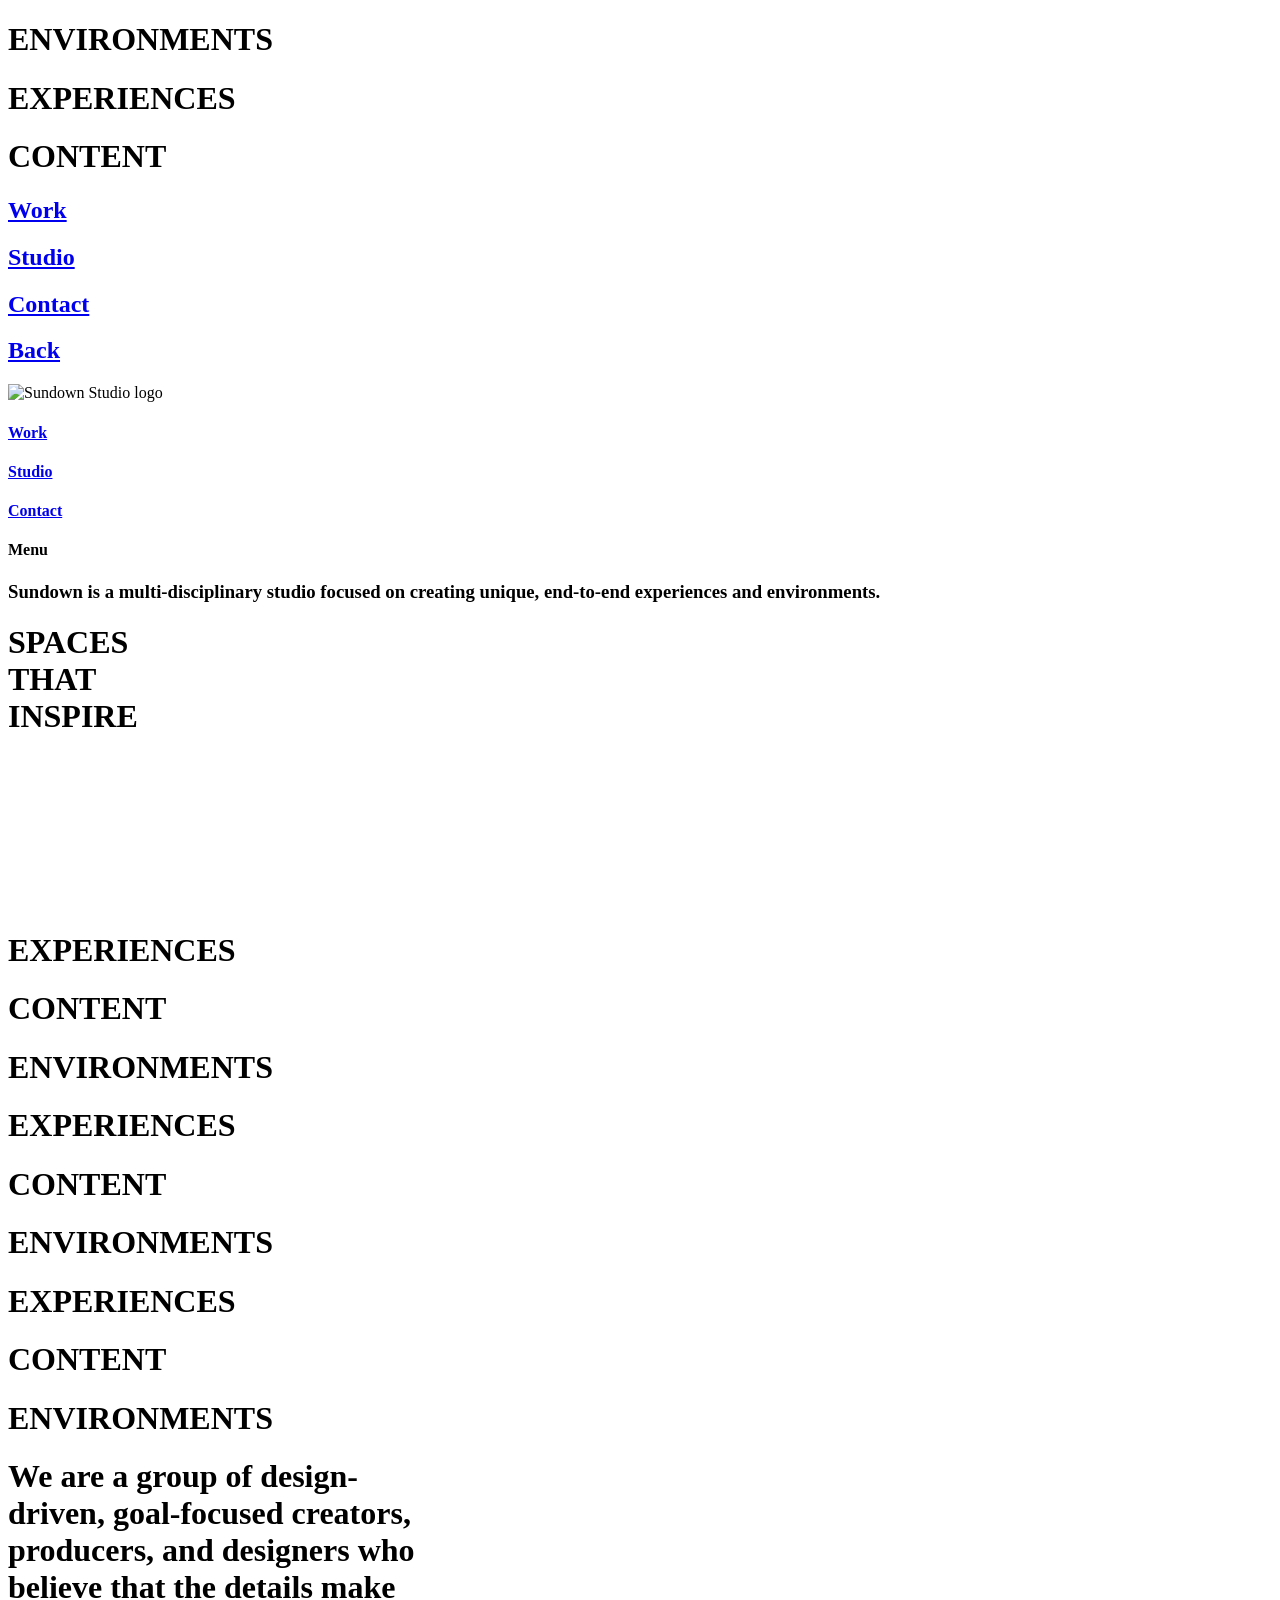
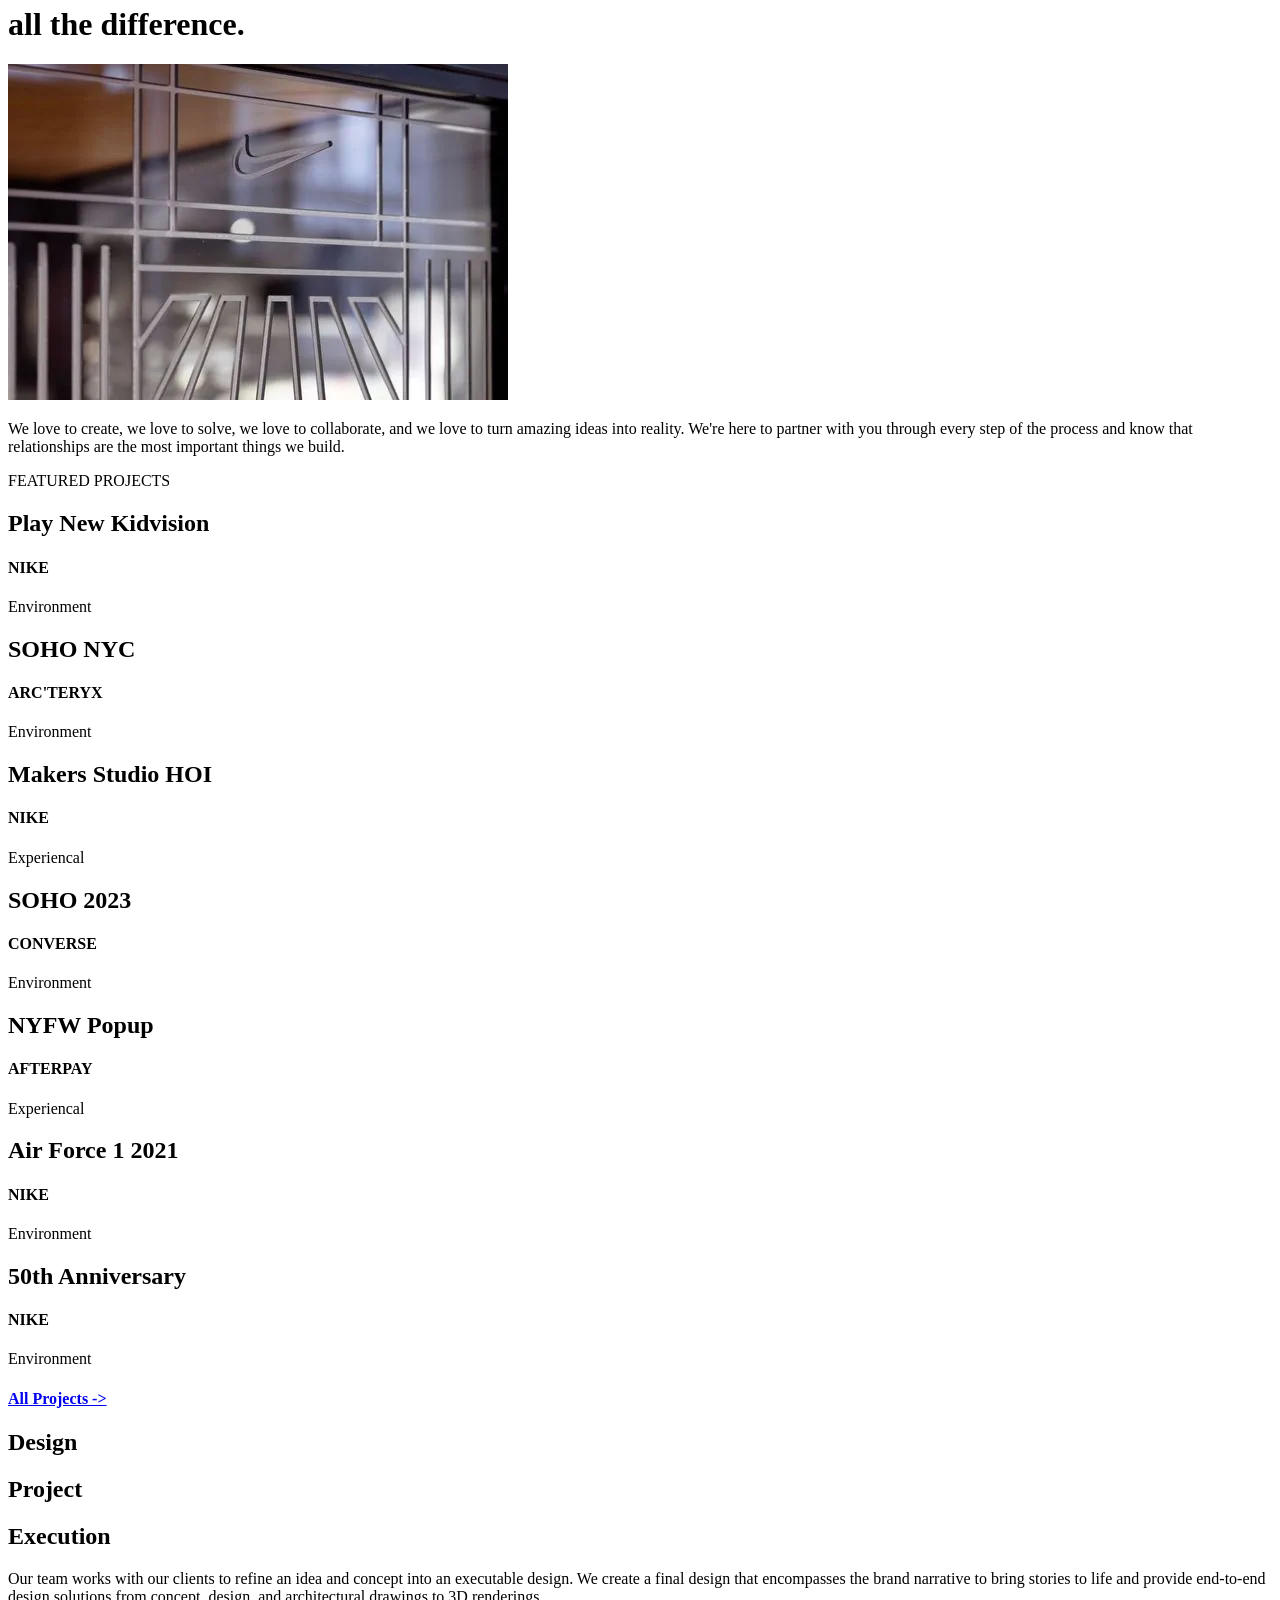
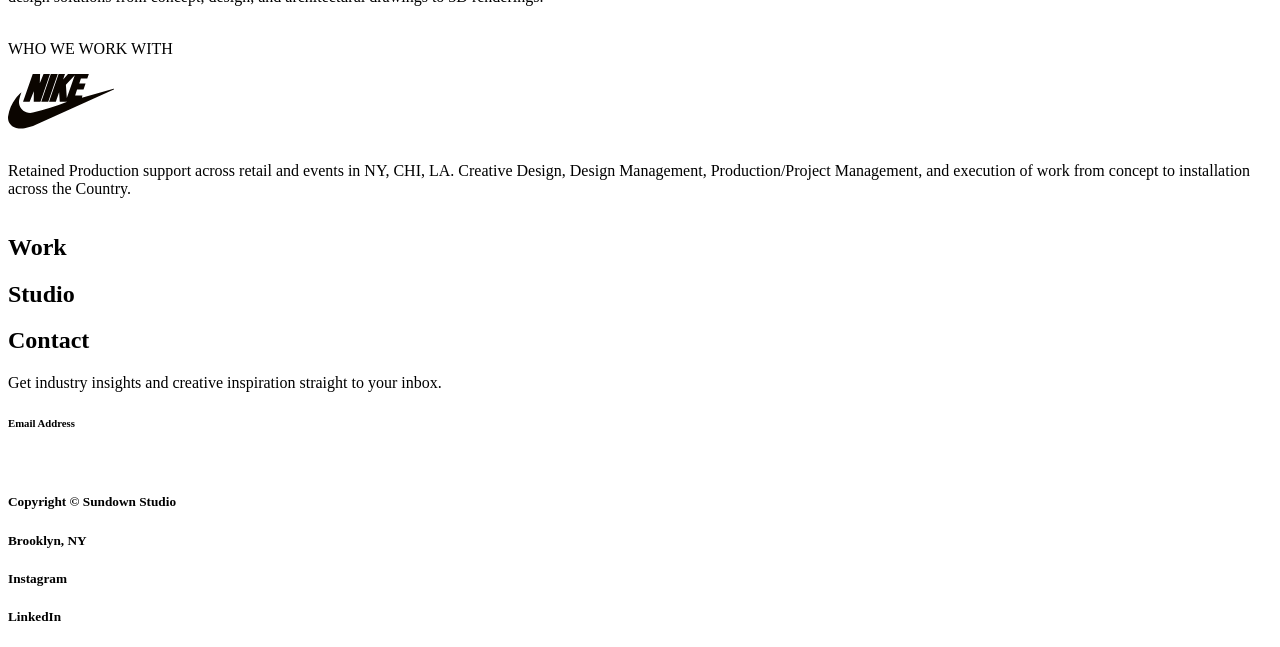
==== index.html @ fc37e8d0 "Create index.html added index html page contains the main program" ====
<!DOCTYPE html>
<html lang="en">
<head>
    <meta charset="UTF-8">
    <meta name="viewport" content="width=device-width, initial-scale=1.0">
    <title>Sundown Studio</title>
    <link rel="shortcut icon" href="./icon.png" type="image/x-icon">
    <link rel="stylesheet" href="https://unpkg.com/lenis@latest/dist/lenis.css">
    <link rel="stylesheet" href="https://cdn.jsdelivr.net/npm/swiper@11/swiper-bundle.min.css">
    <link rel="stylesheet" href="style.css">
</head>
<body>
    <div id="loader">
        <h1>ENVIRONMENTS</h1>
        <h1>EXPERIENCES</h1>
        <h1>CONTENT</h1>  
    </div>
    <div id="fixed-image"></div>
    <div id="main">
        <div id="full-scr">
            <div id="gooey"></div>
            <div id="full-div1">
                <h2><a href="work.html">Work</a></h2>
                <h2><a href="Studio.html">Studio</a></h2>
                <h2><a href="contact.html">Contact</a></h2>
                <h2><a href="index.html">Back</a></h2>
            </div>
        </div>
        <div id="page1">
            <nav>
                <img src="https://assets-global.website-files.com/64d3dd9edfb41666c35b15b7/64d3dd9edfb41666c35b15c2_Sundown%20logo.svg" alt="Sundown Studio logo">
                <div id="nav-part2">
                    <h4><a href="work.html">Work</a></h4>
                    <h4><a href="Studio.html">Studio</a></h4>
                    <h4><a href="contact.html">Contact</a></h4>
                </div>
                <div id="menu">
                    <h4>Menu</h4>
                </div>
            </nav>
            <div id="center">
                <div id="left">
                    <h3>Sundown is a multi-disciplinary studio focused on creating unique, end-to-end experiences and environments.</h3>
                </div>
                <div id="right">
                    <h1>SPACES <br>
                        THAT<br>
                         INSPIRE</h1>
                </div>
            </div>
            <div id="hero-shape">
                <div id="hero1"></div>
                <div id="hero2"></div>
                <div id="hero3"></div>

            </div>
            <video autoplay loop muted src="./video.mp4"></video> 

        </div>
        <div id="page2">
            <div id="move-text">
                <div class="con">
                    <h1>EXPERIENCES</h1>
                    <div id="gola"></div>

                    <h1>CONTENT</h1>
                     <div id="gola"></div>

                    <h1>ENVIRONMENTS</h1>
                     <div id="gola"></div>

                </div>

                <div class="con">
                    <h1>EXPERIENCES</h1>
                     <div id="gola"></div>

                    <h1>CONTENT</h1>
                     <div id="gola"></div>

                    <h1>ENVIRONMENTS</h1>
                     <div id="gola"></div>

                </div>

                <div class="con">
                    <h1>EXPERIENCES</h1>
                     <div id="gola"></div>

                    <h1>CONTENT</h1>
                     <div id="gola"></div>

                    <h1>ENVIRONMENTS</h1>
                     <div id="gola"></div>

                </div>
            </div>
            <div id="page2-bottom">
                <h1>We are a group of design-<br>driven, goal-focused creators,<br>
                     producers, and designers who<br> believe
                      that the details make<br> all
                       the difference.</h1>
                       <div id="bottom-part2">
                        <img src="./image.webp" alt="Sundown Studio team">
                        <p>We love to create, we love to solve,
                             we love to collaborate, and we love to turn amazing ideas into reality. 
                             We're here to partner with you through every step of the process and know that relationships
                              are the most important things we build.</p>
                       </div>
                       <div id="big-gola">
                        
                       </div>
            </div>

        </div>
        <div id="page3">

            <div id="sec">
                <div id="gol"></div>
                <p>FEATURED PROJECTS</p>
            </div>
            <div id="elem-container">
                <div  id="elem1"  class="elem" data-image="https://assets-global.website-files.com/64d3dd9edfb41666c35b15d4/64d3dd9edfb41666c35b169f_Copy%2520of%2520211023_NikeCHI_PlayNewKids_Beauty-03-p-1600.webp">
                <div id="overlay"></div>
                <div id="proj">
                    <h2>Play New Kidvision</h2>
                        <div>
                            <h4>NIKE</h4>
                            <p>Environment</p>
                </div>
            </div>
        </div>

        <div class="elem" data-image="https://assets-global.website-files.com/64d3dd9edfb41666c35b15d4/64d3dd9edfb41666c35b163b_Copy-of-IMG_1180.webp">
            <div id="overlay"></div>
                    <div id="proj">
                        <h2>SOHO NYC</h2>
                        <div>
                            <h4>ARC'TERYX</h4>
                            <p>Environment</p>
                        </div>
                    </div>
                </div> 

        <div class="elem" data-image="https://assets-global.website-files.com/64d3dd9edfb41666c35b15d4/64d3dd9edfb41666c35b1733_Nike_HOI_50th_SU22_FL1_5388.webp">
                    <div id="overlay"></div>
                    <div id="proj">
                        <h2>Makers Studio HOI</h2>
                        <div>
                            <h4>NIKE</h4>
                            <p>Experiencal</p>
                        </div>
                    </div>
                 </div>

        <div class="elem" data-image="https://assets-global.website-files.com/64d3dd9edfb41666c35b15d4/64d3dd9edfb41666c35b1733_Nike_HOI_50th_SU22_FL1_5388.webp">
                    <div id="overlay"></div>
                    <div id="proj">
                        <h2>SOHO 2023</h2>
                        <div>
                            <h4>CONVERSE</h4>
                            <p>Environment</p>
                        </div>
                    </div>
                 </div>

        <div class="elem" data-image="https://assets-global.website-files.com/64d3dd9edfb41666c35b15d4/64d3dd9edfb41666c35b1712_AM704009-p-1600.webp">
                    <div id="overlay"></div>
                    <div id="proj">
                        <h2>NYFW Popup</h2>
                        <div>
                            <h4>AFTERPAY</h4>
                            <p>Experiencal</p>
                        </div>
                    </div>
                </div>

        <div class="elem" data-image="https://assets-global.website-files.com/64d3dd9edfb41666c35b15d4/64d3dd9edfb41666c35b16c5_Copy%20of%20Nike_Soho_AMD21_0781_LORES.webp">
                     <div id="overlay"></div>
                    <div id="proj">
                        <h2>Air Force 1 2021</h2>
                        <div>
                            <h4>NIKE</h4>
                            <p>Environment</p>
                        </div>
                    </div>
                 </div>

        <div class="elem" data-image="https://assets-global.website-files.com/64d3dd9edfb41666c35b15d4/64d3dd9edfb41666c35b16f4_Copy%20of%20Nike_Soho_50th_SU22_FL1_6176.webp">
                    <div id="overlay"></div>
                    <div id="proj">
                        <h2>50th Anniversary</h2>
                        <div>
                            <h4>NIKE</h4>
                            <p>Environment</p>
                        </div>
                    </div>
                 </div>
            </div>
                 <div id="but">
                <div id="navbut">
                    <h4><a href="all.html">All Projects -></a></h4>
                </div>
            </div>
        </div>
        <div id="page4">
            <div id="black-box">
                <div id="tab-sec">
                    <div id="tabs">
                        <h2 id="Design" data-img="./page4-1.webp"><a id="design">Design</a></h2>
                        <h2 id="Project" data-img="./page4-2.webp"><a>Project</a></h2>
                        <h2 id="Execution" data-img="./page4-3.webp"><a>Execution</a></h2>
                    </div>
                    <div id="desc">Our team works with our clients to refine an idea and concept into an executable design. We create a final design that encompasses the brand narrative to bring stories to life and provide end-to-end design solutions from concept, design, and architectural drawings to 3D renderings.
                    </div>
                </div>
                <img id="page4-img" src="./page4-img.webp" alt="">
            </div>
             <div id="sec2">
                <div id="gol"></div>
                <p>WHO WE WORK WITH</p>
            </div>
            <div class="swiper mySwiper">
                <div class="swiper-wrapper">
                    <div class="swiper-slide">
                        <img src="./swippernike.svg" alt="">
                        <p>Retained Production support across retail and events in NY, CHI, LA. Creative Design, Design Management, Production/Project Management, and execution of work from concept to installation across the Country.</p>
                    </div>
                    <div class="swiper-slide">
                        <img src="swipperconver.svg" alt="">
                        <p>Creative Concepting, Design, Design Management, Project Management, and execution of work from concept to installation across the Country. Cross functional communication and management of third party partners.</p>
                    </div>
                    <div class="swiper-slide">
                        <img src="swipperarc.svg" alt="">
                        <p>Production and design along with install oversight and execution support for the SoHo store opening on Broadway St, New York. Also working on creative and production work for a new store opening in Glendale, California.</p>
                    </div>
                    <div class="swiper-slide">
                        <img src="swipperhunter.svg" alt="">
                        <p>Design and Production partner for Hunter Holiday 2022 Pop-in at Nordstrom 57th St, New York, including activations in Women’s, Men’s and Kid’s zones. Thirty-five (35) additional smaller take-downs in Nordstrom stores across the US. Concept design for Holiday boot customization events in stores across winter 2022.</p>
                    </div>
                    <div class="swiper-slide">
                        <img src="swippermed.svg" alt="">
                        <p>Creative, Design, and Production Partner for 2023 CES. Scope Included creation of Branding Identity, Assets, and Digital Content, Design, Production design, Production oversight and Installation of client activations for IBM, Delta, Instacart, and more.</p>
                    </div>
                    <div class="swiper-slide">
                        <img src="swipperimg.svg" alt="">
                        <p>Creative, Design, and Production Partner for 2022 NY Fashion Week Pop-Up space. In Partnership with B-Reel scope including creation of Final Design, Design Assets, 3D Renders, Production design, Production/Partner oversight and creation of a two (2) story pop-up for Afterpay’s clients such as Crocs, JD Sports, Container Store, & Revolve.</p>
                    </div>
                </div>
            </div>
        </div>
        <div id="page5">

        </div>
        <div id="full-scr">
            <div id="full-div1">
                
            </div>
        </div>
    </div>
 
    <div id="footer">
        <div id="shape1"></div>
        <div id="shape2"></div>
        <div id="footerupper">
            <div>
                <h2>Work</h2>
                <h2>Studio</h2>
                <h2>Contact</h2>
            </div>
            <div id="email">
                <p>Get industry insights and creative inspiration straight to your inbox.</p>
                <h6>Email Address</h6>
            </div>
        </div>
        <div id="footerlower">
            <img src="https://assets-global.website-files.com/64d3dd9edfb41666c35b15b7/64d3dd9edfb41666c35b15c6_Footer%20Logo.svg" alt="">
            
            <div>
                <h5>Copyright © Sundown Studio</h5>
                <h5>Brooklyn, NY</h5>
                <h5>Instagram</h5>
                <h5>LinkedIn</h5>
            </div>
    </div>

    <script src="https://unpkg.com/lenis@latest/dist/lenis.min.js"></script>
    <script src="https://cdnjs.cloudflare.com/ajax/libs/gsap/3.13.0/gsap.min.js" integrity="sha512-NcZdtrT77bJr4STcmsGAESr06BYGE8woZdSdEgqnpyqac7sugNO+Tr4bGwGF3MsnEkGKhU2KL2xh6Ec+BqsaHA==" crossorigin="anonymous" referrerpolicy="no-referrer"></script>
    <script src="https://cdnjs.cloudflare.com/ajax/libs/gsap/3.13.0/ScrollTrigger.min.js" integrity="sha512-P2IDYZfqSwjcSjX0BKeNhwRUH8zRPGlgcWl5n6gBLzdi4Y5/0O4zaXrtO4K9TZK6Hn1BenYpKowuCavNandERg==" crossorigin="anonymous" referrerpolicy="no-referrer"></script>
    <script src="https://cdn.jsdelivr.net/npm/swiper@11/swiper-bundle.min.js"></script>
    <script src="studio.js"></script>
</body>
</html>
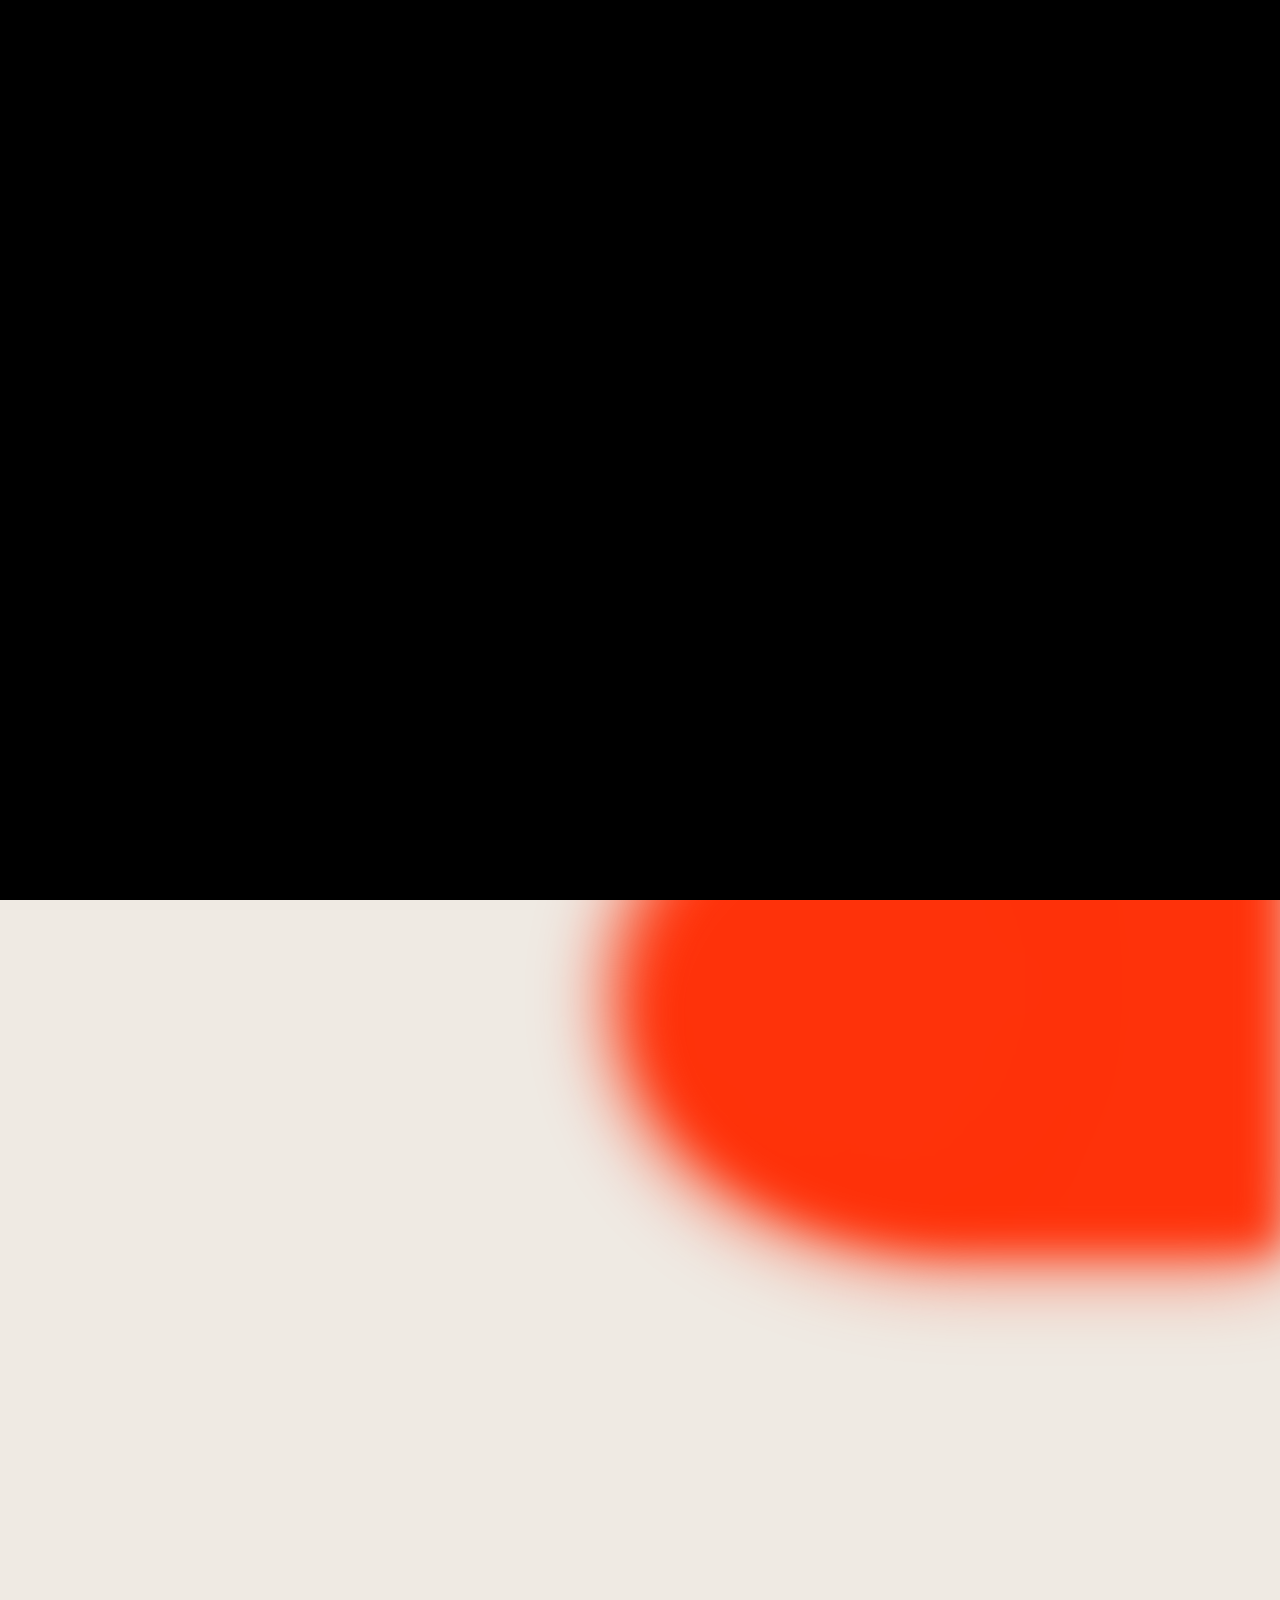
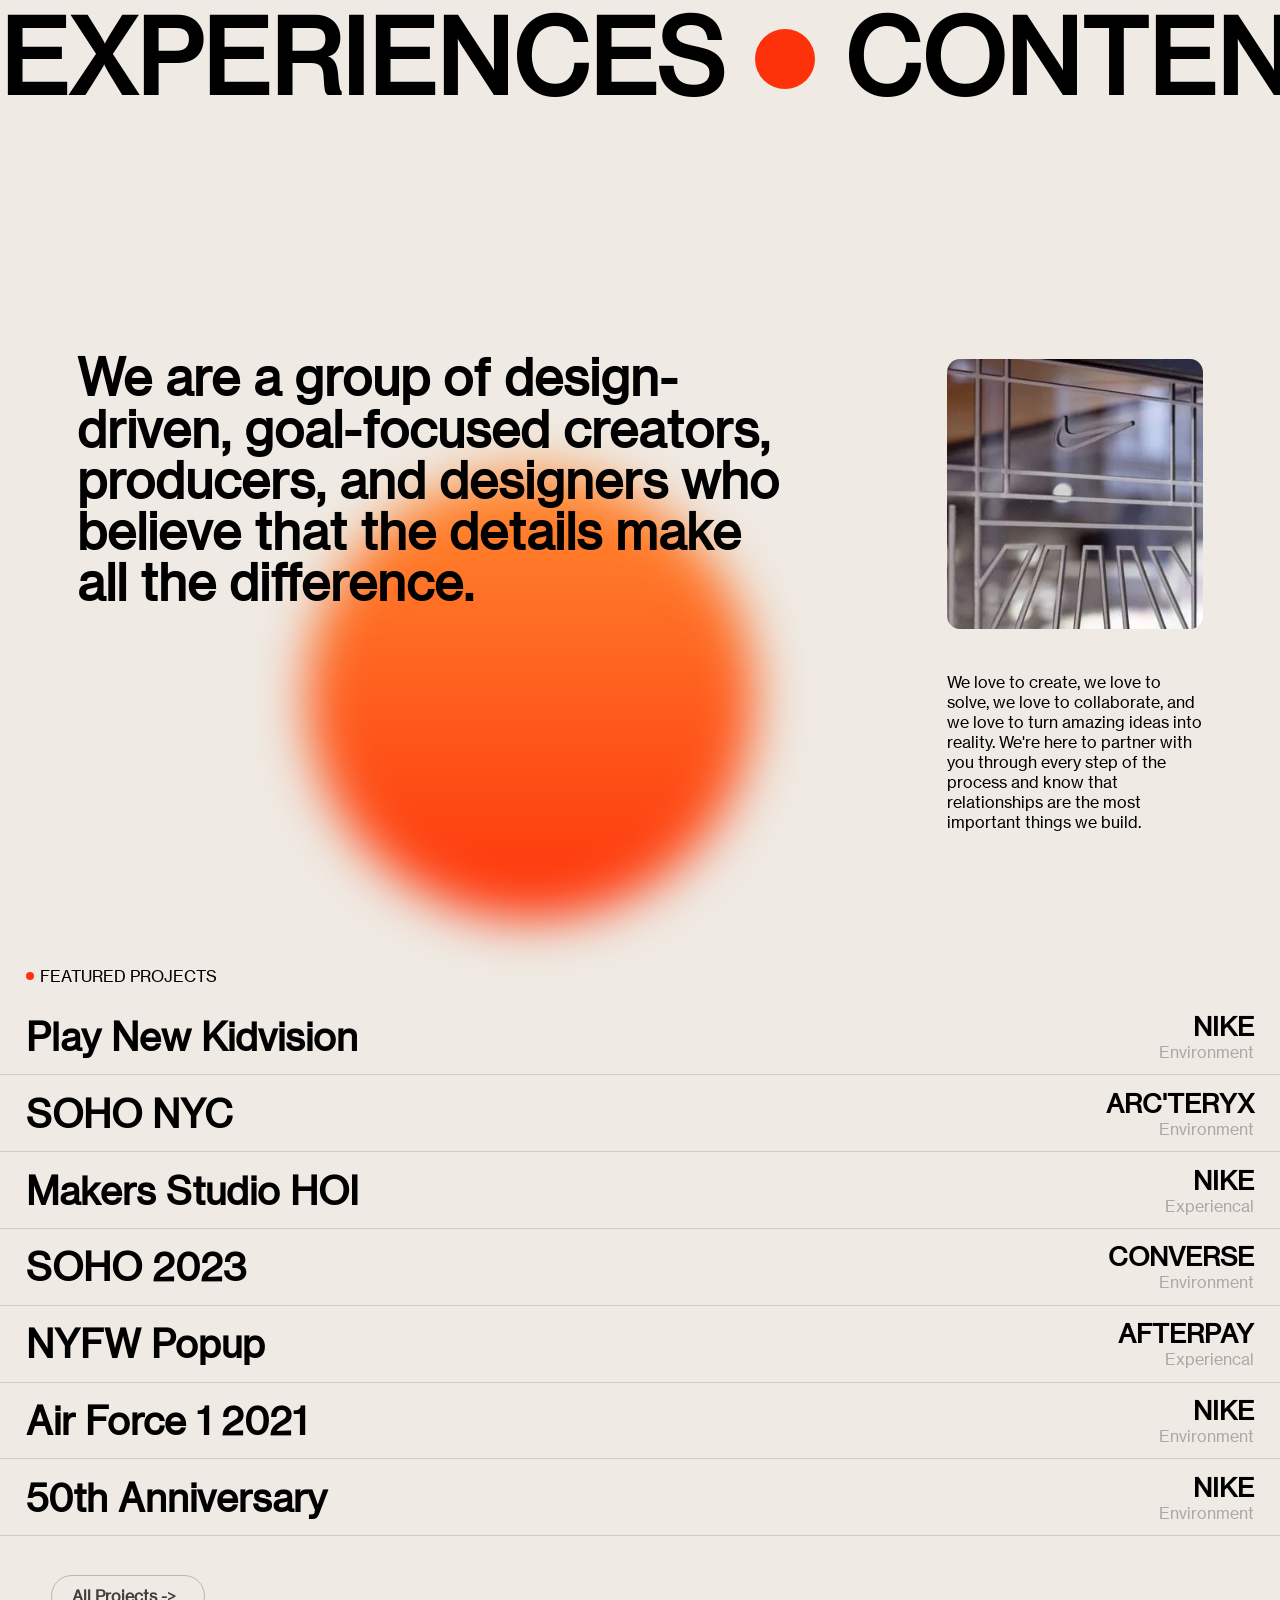
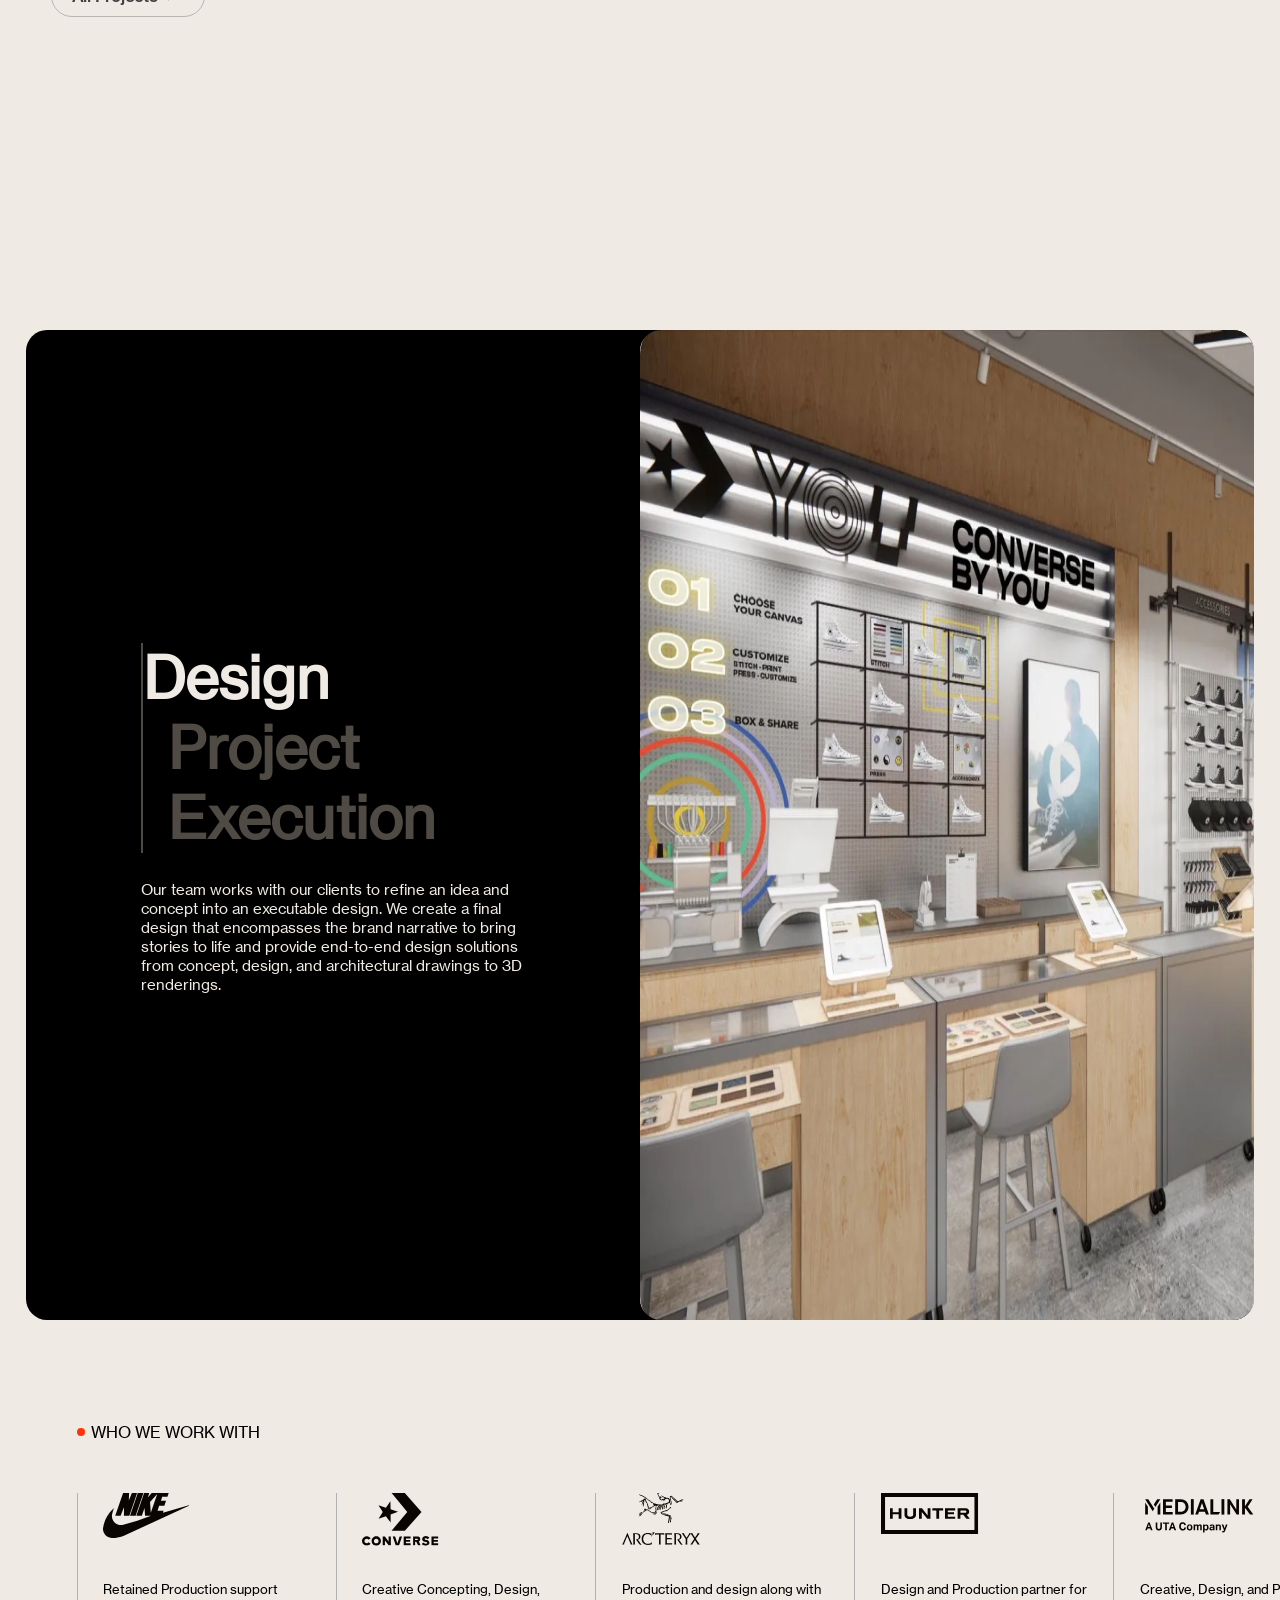
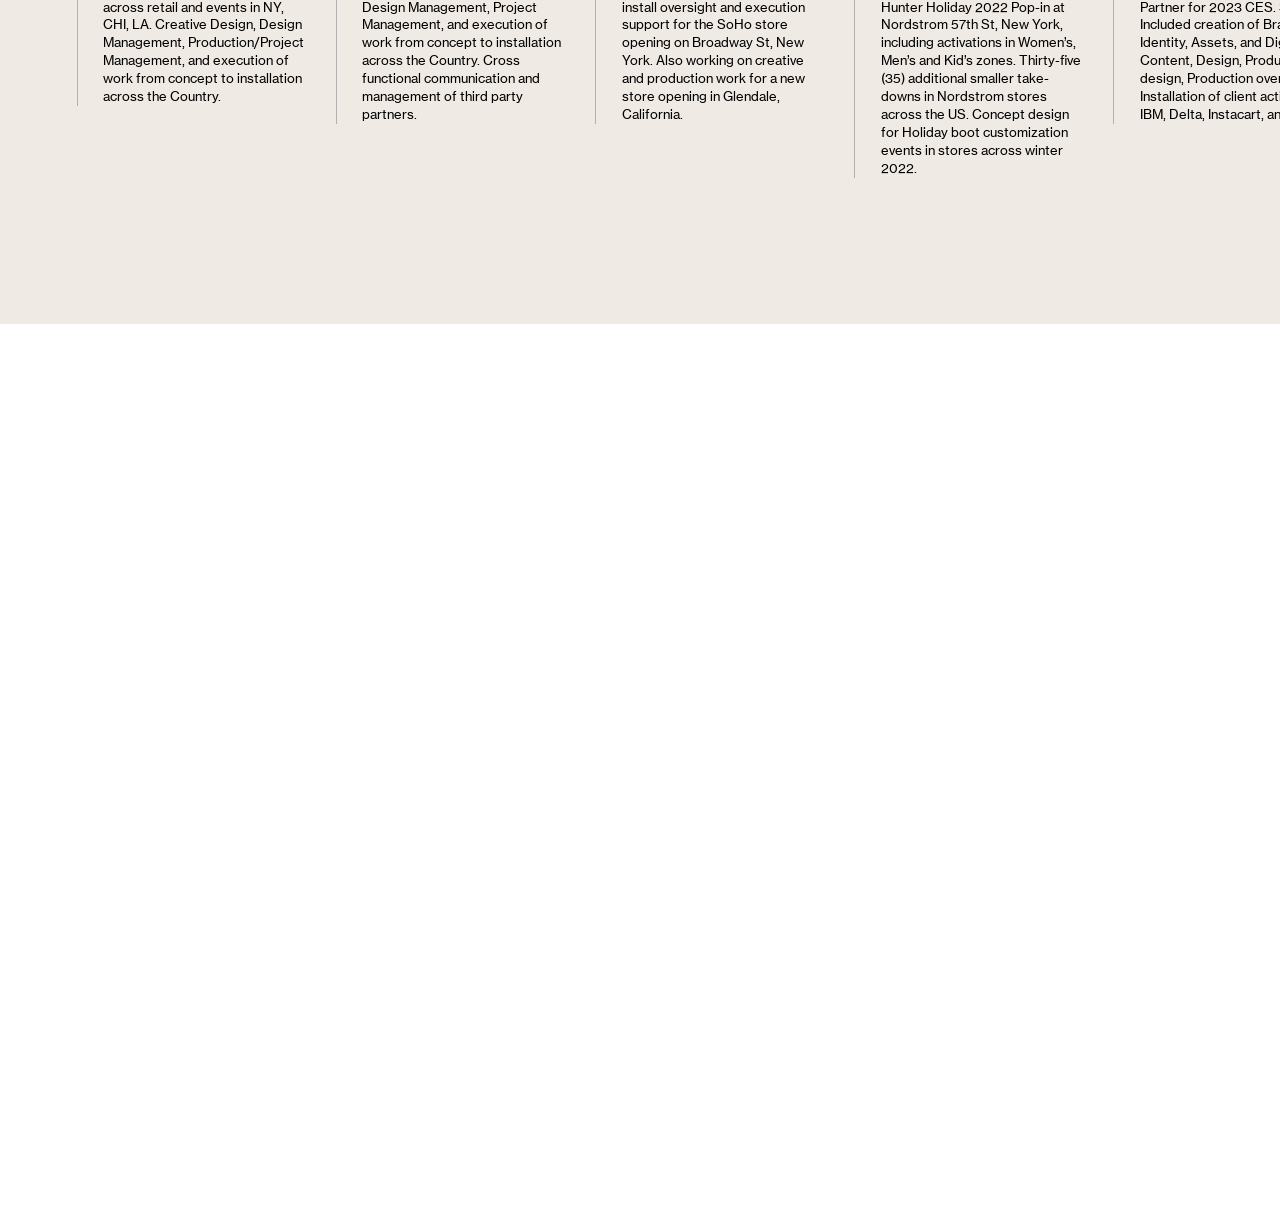
==== commit cde6dfcd: "organized organised the whole website files using antigravity and added the antigravity implementati" ====
--- a/index.html
+++ b/index.html
@@ -4,10 +4,10 @@
     <meta charset="UTF-8">
     <meta name="viewport" content="width=device-width, initial-scale=1.0">
     <title>Sundown Studio</title>
-    <link rel="shortcut icon" href="./icon.png" type="image/x-icon">
+    <link rel="shortcut icon" href="assets/images/icon.png" type="image/x-icon">
     <link rel="stylesheet" href="https://unpkg.com/lenis@latest/dist/lenis.css">
     <link rel="stylesheet" href="https://cdn.jsdelivr.net/npm/swiper@11/swiper-bundle.min.css">
-    <link rel="stylesheet" href="style.css">
+    <link rel="stylesheet" href="assets/css/style.css">
 </head>
 <body>
     <div id="loader">
@@ -21,7 +21,7 @@
             <div id="gooey"></div>
             <div id="full-div1">
                 <h2><a href="work.html">Work</a></h2>
-                <h2><a href="Studio.html">Studio</a></h2>
+                <h2><a href="studio.html">Studio</a></h2>
                 <h2><a href="contact.html">Contact</a></h2>
                 <h2><a href="index.html">Back</a></h2>
             </div>
@@ -31,7 +31,7 @@
                 <img src="https://assets-global.website-files.com/64d3dd9edfb41666c35b15b7/64d3dd9edfb41666c35b15c2_Sundown%20logo.svg" alt="Sundown Studio logo">
                 <div id="nav-part2">
                     <h4><a href="work.html">Work</a></h4>
-                    <h4><a href="Studio.html">Studio</a></h4>
+                    <h4><a href="studio.html">Studio</a></h4>
                     <h4><a href="contact.html">Contact</a></h4>
                 </div>
                 <div id="menu">
@@ -54,7 +54,7 @@
                 <div id="hero3"></div>
 
             </div>
-            <video autoplay loop muted src="./video.mp4"></video> 
+            <video autoplay loop muted src="assets/videos/video.mp4"></video> 
 
         </div>
         <div id="page2">
@@ -101,7 +101,7 @@
                       that the details make<br> all
                        the difference.</h1>
                        <div id="bottom-part2">
-                        <img src="./image.webp" alt="Sundown Studio team">
+                        <img src="assets/images/image.webp" alt="Sundown Studio team">
                         <p>We love to create, we love to solve,
                              we love to collaborate, and we love to turn amazing ideas into reality. 
                              We're here to partner with you through every step of the process and know that relationships
@@ -207,14 +207,14 @@
             <div id="black-box">
                 <div id="tab-sec">
                     <div id="tabs">
-                        <h2 id="Design" data-img="./page4-1.webp"><a id="design">Design</a></h2>
-                        <h2 id="Project" data-img="./page4-2.webp"><a>Project</a></h2>
-                        <h2 id="Execution" data-img="./page4-3.webp"><a>Execution</a></h2>
+                        <h2 id="Design" data-img="assets/images/page4-1.webp"><a id="design">Design</a></h2>
+                        <h2 id="Project" data-img="assets/images/page4-2.webp"><a>Project</a></h2>
+                        <h2 id="Execution" data-img="assets/images/page4-3.webp"><a>Execution</a></h2>
                     </div>
                     <div id="desc">Our team works with our clients to refine an idea and concept into an executable design. We create a final design that encompasses the brand narrative to bring stories to life and provide end-to-end design solutions from concept, design, and architectural drawings to 3D renderings.
                     </div>
                 </div>
-                <img id="page4-img" src="./page4-img.webp" alt="">
+                <img id="page4-img" src="assets/images/page4-img.webp" alt="">
             </div>
              <div id="sec2">
                 <div id="gol"></div>
@@ -223,27 +223,27 @@
             <div class="swiper mySwiper">
                 <div class="swiper-wrapper">
                     <div class="swiper-slide">
-                        <img src="./swippernike.svg" alt="">
+                        <img src="assets/images/swippernike.svg" alt="">
                         <p>Retained Production support across retail and events in NY, CHI, LA. Creative Design, Design Management, Production/Project Management, and execution of work from concept to installation across the Country.</p>
                     </div>
                     <div class="swiper-slide">
-                        <img src="swipperconver.svg" alt="">
+                        <img src="assets/images/swipperconver.svg" alt="">
                         <p>Creative Concepting, Design, Design Management, Project Management, and execution of work from concept to installation across the Country. Cross functional communication and management of third party partners.</p>
                     </div>
                     <div class="swiper-slide">
-                        <img src="swipperarc.svg" alt="">
+                        <img src="assets/images/swipperarc.svg" alt="">
                         <p>Production and design along with install oversight and execution support for the SoHo store opening on Broadway St, New York. Also working on creative and production work for a new store opening in Glendale, California.</p>
                     </div>
                     <div class="swiper-slide">
-                        <img src="swipperhunter.svg" alt="">
+                        <img src="assets/images/swipperhunter.svg" alt="">
                         <p>Design and Production partner for Hunter Holiday 2022 Pop-in at Nordstrom 57th St, New York, including activations in Women’s, Men’s and Kid’s zones. Thirty-five (35) additional smaller take-downs in Nordstrom stores across the US. Concept design for Holiday boot customization events in stores across winter 2022.</p>
                     </div>
                     <div class="swiper-slide">
-                        <img src="swippermed.svg" alt="">
+                        <img src="assets/images/swippermed.svg" alt="">
                         <p>Creative, Design, and Production Partner for 2023 CES. Scope Included creation of Branding Identity, Assets, and Digital Content, Design, Production design, Production oversight and Installation of client activations for IBM, Delta, Instacart, and more.</p>
                     </div>
                     <div class="swiper-slide">
-                        <img src="swipperimg.svg" alt="">
+                        <img src="assets/images/swipperimg.svg" alt="">
                         <p>Creative, Design, and Production Partner for 2022 NY Fashion Week Pop-Up space. In Partnership with B-Reel scope including creation of Final Design, Design Assets, 3D Renders, Production design, Production/Partner oversight and creation of a two (2) story pop-up for Afterpay’s clients such as Crocs, JD Sports, Container Store, & Revolve.</p>
                     </div>
                 </div>
@@ -288,6 +288,6 @@
     <script src="https://cdnjs.cloudflare.com/ajax/libs/gsap/3.13.0/gsap.min.js" integrity="sha512-NcZdtrT77bJr4STcmsGAESr06BYGE8woZdSdEgqnpyqac7sugNO+Tr4bGwGF3MsnEkGKhU2KL2xh6Ec+BqsaHA==" crossorigin="anonymous" referrerpolicy="no-referrer"></script>
     <script src="https://cdnjs.cloudflare.com/ajax/libs/gsap/3.13.0/ScrollTrigger.min.js" integrity="sha512-P2IDYZfqSwjcSjX0BKeNhwRUH8zRPGlgcWl5n6gBLzdi4Y5/0O4zaXrtO4K9TZK6Hn1BenYpKowuCavNandERg==" crossorigin="anonymous" referrerpolicy="no-referrer"></script>
     <script src="https://cdn.jsdelivr.net/npm/swiper@11/swiper-bundle.min.js"></script>
-    <script src="studio.js"></script>
+    <script src="assets/js/studio.js"></script>
 </body>
 </html>
--- a/assets/css/style.css
+++ b/assets/css/style.css
@@ -0,0 +1,1156 @@
+@font-face {
+    font-family: neu;
+    src: url(../fonts/NHaasGroteskTXPro-55Rg.ttf);
+}
+@font-face {
+    font-family: neu;
+    font-weight: 100;
+    src: url(../fonts/NHaasGroteskTXPro-65Md.ttf);
+}
+@font-face {
+    font-family: neu;
+    font-weight: 200;
+    src: url(../fonts/NHaasGroteskTXPro-75Bd.ttf);
+}
+*{
+    padding: 0;
+    margin: 0;
+    box-sizing: border-box;
+    font-family:neu;
+}
+html,body{
+    height: 100%;
+    width: 100%;
+}
+#main{
+    position: relative;
+    z-index: 10;
+}
+#menu{
+    display: none;
+}
+
+
+#page1{
+    background-color: #EFEAE3;
+   min-height:100vh;
+    width: 100%;
+    position: relative;
+    padding: 0 2vw;
+}
+
+nav{
+    padding: 2vw 0vw;
+    width: 100%;
+    display: flex;
+    align-items: center;
+    justify-content: space-between;
+}
+#nav-part2{
+    display: flex;
+    align-items: center;
+    justify-content: space-between;
+    gap: 1vw;
+}
+#nav-part2 h4{
+    padding: 10px 20px;
+    border: 1px solid #8a8a8a89;
+    border-radius: 50px;
+    font-weight: 600;
+    color: #000000bb;
+    transition: all ease 0.3s;
+    position: relative;
+    overflow: hidden;
+}
+#nav-part2 h4::after{
+    content: "";
+    position: absolute;
+    height: 100%;
+    width: 100%;
+    background-color: black;
+    left: 0;
+    bottom: -100%;
+    border-radius: 50%;
+    transition: all ease 0.3s;
+
+}
+
+#nav-part2 h4:hover::after{
+    bottom: 0;
+    border-radius: 0;
+}
+
+#nav-part2 h4 a{
+    color: #000000bb;
+    text-decoration: none;
+    position: relative;
+    z-index: 9;
+    font-size: 16px;
+}
+
+#nav-part2 h4:hover  a{   
+    color: #fff;
+
+}
+
+#center{
+    height: 80vh;
+    width: 100%;
+    display: flex;
+    align-items: flex-end;
+    justify-content: space-between;
+    border-bottom: 1px solid #0000003c;
+    padding-bottom: 4vw;
+}
+#left h3{
+    width: 25vw;
+    text-align: left;
+    font-size: 1.7vw;
+    line-height: 2.5vw;
+}
+
+#center h1{
+    font-size: 10vw;
+    text-align: right;
+    line-height: 8.5vw;
+}
+
+#page1 video{
+    position: relative;
+    border-radius: 25px;
+    width: 100%;
+    margin-top: 4vw;
+}
+
+#hero-shape{
+    position: absolute;
+    height: 36vw;
+    width: 50vw;
+    background-color: #FE320A;
+    right: 0;
+    top: 88vh;
+    border-bottom-left-radius: 50%;
+    border-top-left-radius: 50%;
+    filter: blur(20px);
+ 
+}
+
+#hero1{
+    position: absolute;
+    height: 100%;
+    width: 100%;
+    background-color: #FE320A;
+    border-bottom-left-radius: 50%;
+    border-top-left-radius: 50%;
+    filter: blur(40px);
+}
+
+#hero2{
+    position: absolute;
+    height: 30vw;
+    width: 30vw;
+    background-color: #FE320A;
+    border-radius: 50%;
+    filter: blur(40px);
+    animation-name: anime2;
+    animation-duration: 3s;
+    animation-timing-function: linear;
+    animation-iteration-count: infinite;
+    animation-direction: alternate;
+}
+
+#hero3{
+    position: absolute;
+    height: 30vw;
+    width: 30vw;
+    background-color: #FE320A;
+    border-radius: 50%;
+    filter: blur(40px);
+    animation-name: anime1;
+    animation-duration: 3s;
+    animation-timing-function: linear;
+    animation-iteration-count: infinite;
+    animation-direction: alternate;
+}
+
+@keyframes anime1 {
+    from{
+        transform: translate(10%, -10%);
+
+    }
+    to{
+        transform: translate(-10%,10%);
+    }
+    
+}
+
+@keyframes anime2 {
+    from{
+        transform: translate(10%, -10%);
+
+    }
+    to{
+        transform: translate(30%,20%);
+    }
+    
+}
+
+#page2{
+    background-color: #EFEAE3;
+    min-height: 100vh;
+    width: 100%;
+    padding: 8.8vw 0vw;
+    position: relative;
+}
+
+#move-text{
+    overflow-x:auto;
+    white-space: nowrap;
+    width: 100%;
+}
+#move-text::-webkit-scrollbar{
+    display: none;
+}
+.con{
+    white-space: nowrap;
+    display: inline-block;
+    animation-name: move;
+    animation-duration: 8.5s;
+    animation-timing-function: linear;
+    animation-iteration-count: infinite;
+}
+#move-text h1{
+    font-size: 8vw;
+    display: inline-block;
+}
+#gola{
+    height: 60px;
+    width: 60px;
+    background-color: #FE320A;
+    border-radius: 50%;
+    display: inline-block;
+    margin: 0.5vw 2vw;
+}
+
+@keyframes move {
+    from{
+        transform: translateX(0);
+    }
+    to{
+        transform: translateX(-100%);
+    }
+    
+}
+
+#page2-bottom{
+    height: 80vh;
+    padding:4vw 6vw;
+    display: flex;
+    align-items: center;
+    justify-content: space-between;
+    gap: 20px;
+}
+
+#page2-bottom h1{
+    position: relative;
+    z-index: 9;
+    font-size: 3.9vw;
+    width: 70%;
+    line-height: 4vw; 
+
+}
+#bottom-part2{
+    width:20vw;
+    padding-top: 18vw;
+}
+
+#bottom-part2 img{
+    height: 30vh;
+    width: 100%;
+    border-radius: 5%;
+    object-fit: cover;
+}
+
+#bottom-part2 p{
+    margin-top: 3vw;
+    text-align: left;
+    width: 100%;
+}
+
+#page2 #big-gola{
+    height: 35vw;
+    width: 35vw;
+    position:absolute;
+    background:linear-gradient(to top, #FE330A,#ff8a31);
+    border-radius: 50%;
+    top: 55%;
+    left: 24%;
+    filter: blur(25px);
+    animation-name: big-gola;
+    animation-duration: 5s;
+    animation-timing-function: ease-in;
+    animation-iteration-count: infinite;
+    animation-direction: alternate;
+}
+
+@keyframes big-gola {
+    from{
+        transform: translate(10% ,-10%);
+    }
+    to{
+        transform: translate(-10%, 5%);
+    }
+    
+}
+
+#page3{
+    min-height: 100vh;
+    background-color: #EFEAE3;
+}
+
+#sec{
+    display: flex;
+    gap: 0.5vw;
+    padding: 1vw 2vw;
+    align-items: center;
+
+}
+#gol{
+    height: 8px;
+    width: 8px;
+    border-radius: 50%;
+    background-color: #FE330A;
+}
+
+#elem-con{
+    padding: 1vw 0;
+    position: relative;
+    z-index: 0;
+    cursor: pointer;
+}
+.elem{
+    height: 6vw;
+    width: 100%;
+    padding: 1vw 0;
+    position: relative;
+    display: flex;
+    align-items: center;
+    justify-content: space-between;
+    border-bottom: 1px solid rgb(207, 201, 201);
+    overflow: hidden;
+
+}
+
+.elem:hover #overlay{
+    top: 0%;
+}
+#overlay{
+    position: absolute;
+    height: 100%;
+    width: 100%;
+    top: -100%;
+    background-color: #FF9831;
+    transition: all ease 0.2s;
+}
+
+#proj{
+    height: 100%;
+    width: 100%;
+    display: flex;
+    align-items: center;
+    justify-content: space-between;
+    padding: 0 2vw;
+}
+#proj h2{
+    position: relative;
+    z-index: 10;
+    font-weight: bolder;
+    font-size: 3vw;
+}
+#proj div{
+    text-align: right;
+    position: relative;
+    z-index: 10;
+}
+#proj div h4{
+    font-size: 2vw;
+}
+#proj div p{
+    color: rgb(173, 167, 167);
+}
+.elem:hover #proj div p{
+    color: #B36B22;
+}
+
+#fixed-image{
+    height: 30vw;
+    width: 25vw;
+    background-size: cover;
+    background-position: center;
+    position: fixed;
+    z-index: 999;
+    border-radius: 20px;
+    top: 0;
+    left: 0;
+    display: none;
+    pointer-events: none;
+    
+}
+#but{
+    padding: 3vw 4vw;
+    width: 20vw;
+}
+#navbut h4{
+    padding: 10px 20px;
+    border: 1px solid #8a8a8a89;
+    border-radius: 30px;
+    font-weight: 600;
+    color: black;
+    transition: all ease 0.3s;
+    position: relative;
+    overflow: hidden;
+}
+#navbut h4::after{
+    content: "";
+    position: absolute;
+    height: 100%;
+    width: 100%;
+    background-color: black;
+    left: 0;
+    bottom: -100%;
+    border-radius: 50%;
+    transition: all ease 0.3s;
+
+}
+#navbut h4:hover::after{
+    bottom: 0;
+    border-radius: 0;
+}
+
+#navbut h4 a{
+    color: #000000bb;
+    text-decoration: none;
+    position: relative;
+    z-index: 9;
+    font-size: 16px;
+}
+
+#navbut h4:hover  a{   
+    color: #fff;
+
+}
+
+#page4{
+    min-height: 150vh;
+    max-width: 100vw;
+    overflow: hidden;
+    background-color: #EFEAE3;
+    padding: 6vw 0;
+
+}
+
+#black-box{
+    height: 110vh;
+    margin: 0 2vw;
+    background-color: black;
+    border-radius: 21px;
+    display: flex;
+    align-items: center;
+}
+
+#black-box img{
+    width: 50%;
+    height: 100%;
+    background-size: cover;
+    border-radius: 21px;
+}
+
+#tab-sec h2{
+    font-family: sun-mediu;
+    font-size: 4.5vw;
+    font-weight: bolder;
+    position: relative;
+    cursor: pointer;
+    color: #504A45;
+}
+
+#tabs{
+    position: relative;
+    border-left: 2px solid #504A45;
+    padding-left: 2vw;
+}
+
+#tabs h2 a{
+    position: relative;
+    text-decoration: none;
+}
+
+#Design{
+    right: 2vw;
+}
+#design{
+    color: #EFEAE3;
+}
+
+#black-box #tab-sec{
+    color: #EFEAE3;
+    display: flex;
+    flex-direction: column;
+    padding: 0 9vw;
+    gap: 14px;
+
+}
+
+ #desc{
+    padding: 1vw 0;
+    font-size: 1.2vw;
+    width: 30vw;
+}
+
+#sec2{
+    display: flex;
+    gap: 0.5vw;
+    padding: 8vw 6vw 0;
+    align-items: center;
+}
+
+.swiper{
+    height: auto;
+    width: 100%;
+    padding: 4vw 6vw;
+    overflow: hidden;
+    position: relative;
+}
+.swiper-slide {
+    width: 23%;
+    height: 100%;
+    display: flex;
+    padding: 0 2vw;
+    flex-direction: column;
+    flex-shrink: 0;
+    border-left: 1px solid #b1b1b1;
+}
+.swiper-slide img {
+    width: 130px;
+    margin-bottom: 2rem;
+}
+.swiper-slide p{
+    font-size: 1vw;
+    line-height: 1.4;
+}
+
+#page5 {
+    height: 100vh;
+    width: 100%;
+}
+
+#full-scr {
+    height: 100vh;
+    width: 100%;
+    background-color: #00000070;
+    position: fixed;
+    z-index: 99;
+    top: -100%;
+    transition: all ease 0.5s;
+}
+
+#full-div1 {
+    height: 50%;
+    width: 100%;
+    background-color: #EFEAE3;
+    border-bottom-left-radius: 20px;
+    border-bottom-right-radius: 20px;
+
+}
+
+
+#footer {
+    position: fixed;
+    height: 130vh;
+    width: 100%;
+    background-color: #000;
+    color: #fff;
+    z-index: 9;
+    bottom: 0;
+    display: flex;
+    justify-content: flex-end;
+    flex-direction: column;
+    padding: 1vw 3vw;
+}
+#shape1{
+    height: 35vw;
+    width: 60vw;
+    background-color: #FE320A;
+    position:absolute;
+    top: -10%;
+    left: -10%;
+    filter: blur(40px);
+    border-bottom-right-radius: 50%;
+    border-bottom-left-radius: 30%;
+    animation: shapeAnime 5s linear infinite alternate;
+}
+#shape2{
+    height: 40vw;
+    width: 65vw;
+    background-color: #FE320A;
+    position:absolute;
+    top: -15%;
+    right: -10%;
+    filter: blur(50px);
+    border-bottom-right-radius: 50%;
+    border-bottom-left-radius: 20%;
+    animation: shapeAnime2 7s linear infinite alternate;
+
+}
+
+@keyframes shapeAnime {
+    from{
+        transform: translate(0,0) skew(0) scale(1);
+    }
+    to{
+        transform: translate(-10%,10%) skew(-10deg) scale(1.1);
+    }
+    
+}
+
+@keyframes shapeAnime2 {
+    from{
+        transform: translate(0,0) rotate(0);
+    }
+    to{
+        transform: translate(-10%,-10%) rotate(30deg);
+    }
+    
+}
+
+#footerupper{
+    display: flex;
+    justify-content: space-between;
+    align-items: flex-start;
+    padding: 2vw 5vw;
+    z-index: 9;
+}
+
+#footerupper h2{
+    font-size: 2vw;
+    opacity: 0.8;
+}
+#email p{
+    font-size: 1.2vw;
+    width: 20vw;
+    margin-bottom: 2.2vw;
+    opacity: 0.8;
+}
+#email h6{
+     font-size: 1.5vw;
+     font-weight: 100;
+     padding-bottom: 2.5vh;
+     border-bottom: 1px solid #504A45;
+     color: #504A45;
+}
+
+#footerlower{
+    width: 100%;
+    padding-top: 2vw;
+    margin-top: 5vw;
+}
+
+#footerlower img{
+    border-bottom:1px solid #555;
+    width: 100%;
+    filter: invert(0);
+    padding-bottom:2vw;  
+}
+
+#footerlower div {
+        padding: 0vw 0vw;
+        display: flex;
+        flex-wrap: wrap;
+        gap: 1vh;
+        align-items: center;
+        justify-content: space-between;
+        margin-top: 1vw;
+        opacity: 0.5;
+}
+
+
+
+
+    @media (max-width : 600px) {
+
+    #page1{
+        min-height: 100vh;
+        max-width: 100vw;
+        overflow: hidden;
+        height: 100%;
+        padding: 2vw 2vw;
+        background-color: #EFEAE3;
+    }
+    #full-scr{
+        height: 40vh;
+        width: 100%;
+        background-color: #464545;
+        position: fixed;
+        top: -100%;
+        transition: all ease 0.8s;
+        overflow: hidden;
+        z-index: 999;
+        display: flex;
+        flex-direction: column;
+        border-bottom-left-radius: 30px;
+        border-bottom-right-radius: 30px;
+    }
+    
+    #full-div1{
+        height: 30%;
+        width: 100%;
+        position: relative;
+        background-color:transparent;
+        border-bottom-left-radius: 20px;
+        border-bottom-right-radius: 20px;
+        padding-right: 20vw;
+        display: flex;
+        align-items: flex-end;
+        justify-content: flex-end;
+        flex-direction: row;
+        z-index: 999;
+        gap: 20px;
+    }
+    #full-div1 button{
+        padding: 14px 18px;
+        border-radius: 50px;
+        border: 1px solid #00000030;
+        background-color: transparent;
+        position: relative;
+        cursor: pointer;
+        overflow: hidden;
+        display: flex;
+        align-items: center;
+    }
+    #full-div1 h2 a{
+        text-decoration: none;
+        color: #000;
+        font-size: 16px;
+        text-transform: uppercase;
+        display: block;
+    }
+    #gooey{
+        position: absolute;
+        height: 65vw;
+        width: 90vw;
+        background:linear-gradient(to top right, #ff2d03, #ff5e0b);
+        border-radius: 50%;
+        filter: blur(45px);
+        top: -10%;
+        right: -8%;
+        z-index: 1;
+        display: block;
+        opacity: 1;
+        animation-name: gooey;
+        animation-duration: 3s;
+        animation-iteration-count: infinite;
+        animation-direction: alternate;
+        animation-timing-function: ease-in-out;
+    
+    }
+    @keyframes gooey {
+        from{
+            filter: blur(30vw);
+            transform: translate(-10%, -10%) skew(0);
+        }
+        to{
+            filter: blur(40px);
+            transform: translate(10% , 10%)skew(-10deg);
+        }
+        
+    }
+    #menu{
+        display: block;
+        padding: 2vw 5vw;
+        border: 1px solid #ababab;
+        border-radius: 50px;
+    }
+    #menu h4{
+        font-size: 4vw;
+        font-weight: 300;
+    }
+    #nav-part2{
+        display: none;
+    }
+    
+
+    #center{
+        display: flex;
+        width: 100%;
+        height: auto;
+        align-items: flex-end;
+        justify-content: flex-end;
+        flex-direction: column-reverse;
+        border-bottom: 1px solid #BFBBB6;
+        padding: 10vw 4vw;
+       
+    }
+    #left h3{
+        width: 50%;
+        font-size: 2.8vw;
+        line-height: 3.3vw;
+        text-align: left;
+        margin-top: 5vh;
+        font-weight: 700;
+    }
+    #right{
+        padding-right: 2vw;
+        padding-top: 25vh;
+    }
+    #right h1{
+        text-align: right;
+        line-height: 8vw;
+        font-size: 9vw;
+        padding-top: 10vh;
+    }
+    #hero-shape{
+        width: 45vw;
+        height: 50vw;
+        position: absolute;
+        right: 0;
+        top: 90vh;
+    }
+    #page1 video{
+        margin-top: 6vh;
+        width: 100%;
+        object-fit: cover;
+        object-position: center;
+        height: 60vh;
+        border-radius: 12px;
+        position: relative;
+    }
+    #gola{
+        height: 4vw;
+        width: 4vw;
+        border-radius: 50%;
+        background-color: #FE330A;
+        display: inline-block;
+        margin: 0.5vw 2vw;
+        
+    }
+
+
+    #page2{
+        min-height: 100vh;
+        width: 100%;
+        display: flex;
+        flex-direction: column;
+        padding: 10vh 0;
+        
+    }
+    #page2-bottom{
+        display: flex;
+        align-items: flex-start;
+        justify-content: space-between;
+        flex-direction: row;
+        padding: 35vw 6vw;
+    
+    }
+
+    #page2-bottom h1{
+        font-size: 3.5vw;
+        z-index: 9;
+        position: relative;
+        font-weight: 700;
+        letter-spacing: normal;
+        line-height: 4vh;
+    }
+    #bottom-part2{
+        position: relative;
+        top: -25vh;
+
+    }
+    #bottom-part2 img{
+        width: 100%;
+        height: 50%;
+        border-radius: 15px;
+        margin-bottom: 1vh;
+    }
+    #bottom-part2 p{
+        font-size: 2vw;
+        
+    }
+    
+
+    #page3{
+        min-height: 100vh;
+        width: 100%;
+        padding: 15vw 0;
+    }
+    #page3 #sec{
+        margin-bottom: 5vh;
+    }
+     #but{
+        width: 33%;
+        padding-top: 6vw;
+     }
+
+    #page4{
+        width: 100%;
+        min-height: 100vh;
+        padding: 2vw;
+    }
+    #black-box{
+        width: 100%;
+        height: 100vh;
+        margin: 0 auto;
+        background-color: black;
+        border-radius: 15px;
+        display: flex;
+        flex-direction: row;
+        justify-content: space-between;
+        overflow: hidden;
+
+    }
+
+    #black-box img{
+        width: 100%;
+        height: 100vh;
+        object-fit: cover;
+        object-position: center;
+        border-radius: 15px;
+    }
+    #tab-sec h2{
+        font-family: sun-mediu;
+        font-size: 4vw;
+        font-weight: bolder;
+    }
+    #tabs{
+        border-left: 3px solid #504A45;
+        padding-left: 3vw;
+    }
+    #tabs h2 a{
+        text-decoration: none;
+    }
+    #black-box #tab-sec{
+        width: 100%;
+        color: #EFEAE3;
+        display: flex;
+        flex-direction: column;
+        padding: 4vh 7vw;
+        gap: 4vh;
+    }
+
+    #desc{
+        width: 80%;
+        font-size: 2vw;
+    }
+    #sec2{
+        display: flex;
+        gap: 0.5vw;
+        padding: 8vw 4vw 0;
+        align-items: center;
+    }
+    .swiper {
+        min-height: 28vh;
+        padding: 7vh 4vw;
+    }
+    
+    .swiper-slide img {
+        display: inline-block;
+        position: relative;
+        object-fit: cover;
+        width: 100%;
+    }
+    
+    .swiper-slide p {
+        width: 100%;
+        color: #2a2929f4;
+        font-size: 2vh;
+    }
+    
+    .swiper-slide {
+        width: 48%;
+        padding-left: 8vw;
+        padding-top: 2vh;
+    }
+
+
+    #page5 {
+        height: 85vh;
+        width: 100%;
+    }
+    #footer{
+        position: fixed;
+        height: 85vh;
+        width: 100%;
+        background-color: black;
+        color: #EFEAE3;
+        bottom: 0%;
+        z-index: -1;
+        display: flex;
+        flex-direction: column;
+        justify-content: space-between;
+        padding: 10vw 2vw;
+    }
+    #footerupper{
+        display: flex;
+        flex-direction: row;
+        align-items: flex-start;
+        gap: 18vh;
+        width: 100%;
+    }
+    #footerupper h2 {
+        font-size: 3.7vh;
+        line-height: 5vw;
+        margin: 0;
+    }
+
+     #footerupper #email {
+        gap: 6vh;
+        width: 100%;
+    }
+    #footerupper  p{
+        font-size: 2.8vw;
+        width: 100%;
+        line-height: 4vw;
+
+    }
+    #email h6 {
+        font-size: 3vh;
+        font-weight: 200;
+        padding-bottom: 1vh;
+        border-bottom: 1px solid #504A45;
+        color: #504A45;
+    }
+    #footerlower{
+        top: 30%;
+    }
+    #footerlower img{
+        padding-bottom: 2vh;
+        margin-bottom: 2vh;
+    }
+    #footerlower div {
+        display: flex;
+        flex-wrap: wrap;
+        gap: 1vh;
+        align-items: center;
+        justify-content: space-between;
+        font-size: 2.8vw;
+        opacity: 1;
+    }
+    #footer #shape1 {
+        top: -5%;
+        left: -2%;
+        width: 70%;
+        height: 40%;
+        filter: blur(30px);
+    }
+    #footer #shape2{
+        height: 70%;
+        width: 70%;
+    }
+    @keyframes shape1 {
+        from{
+            transform: rotate(-50deg);
+        }
+        to{
+            transform: rotate(-80deg);
+        }
+    }
+    @keyframes shape2 {
+        from{
+            transform: rotate(-80deg);
+        }
+        to{
+            transform: rotate(-40deg);
+        }
+    }
+
+}
+
+
+#loader{
+    height: 100vh;
+    width: 100%;
+    background-color: #000;
+    position: fixed;
+    z-index: 999;
+    top: 0;
+    transition: all ease 0.5s;
+    display: flex;
+    align-items: center;
+    justify-content: center;
+    
+}
+
+#loader h1{
+    font-size: 6vw;
+    color:transparent;
+    background: linear-gradient(to right,orange,orangered);
+    -webkit-background-clip: text;
+    background-clip: text;
+    position: absolute;
+    opacity: 0;
+    animation-name: load;
+    animation-duration: 1s;
+    animation-delay: 1s;
+    animation-timing-function: linear;
+}
+#loader h1:nth-child(2){
+    animation-delay: 2s;
+}
+#loader h1:nth-child(3){
+    animation-delay: 3s;
+}
+
+@keyframes load {
+
+    0%{
+        opacity: 0;
+    }
+    10%{
+        opacity: 1;
+    }
+    90%{
+        opacity: 1;
+    }
+    100%{
+        opacity: 0;
+    }
+    
+}
+
+@media(max-width:600px){
+ #loader h1{
+    font-size: 6vw;
+}
+
+}
+
+
+
+
+
+
+
+
+
+
+
+
+
+
+
+
+
+
+
+
+
+
+
+
+
+
+
+
+
+
+
+
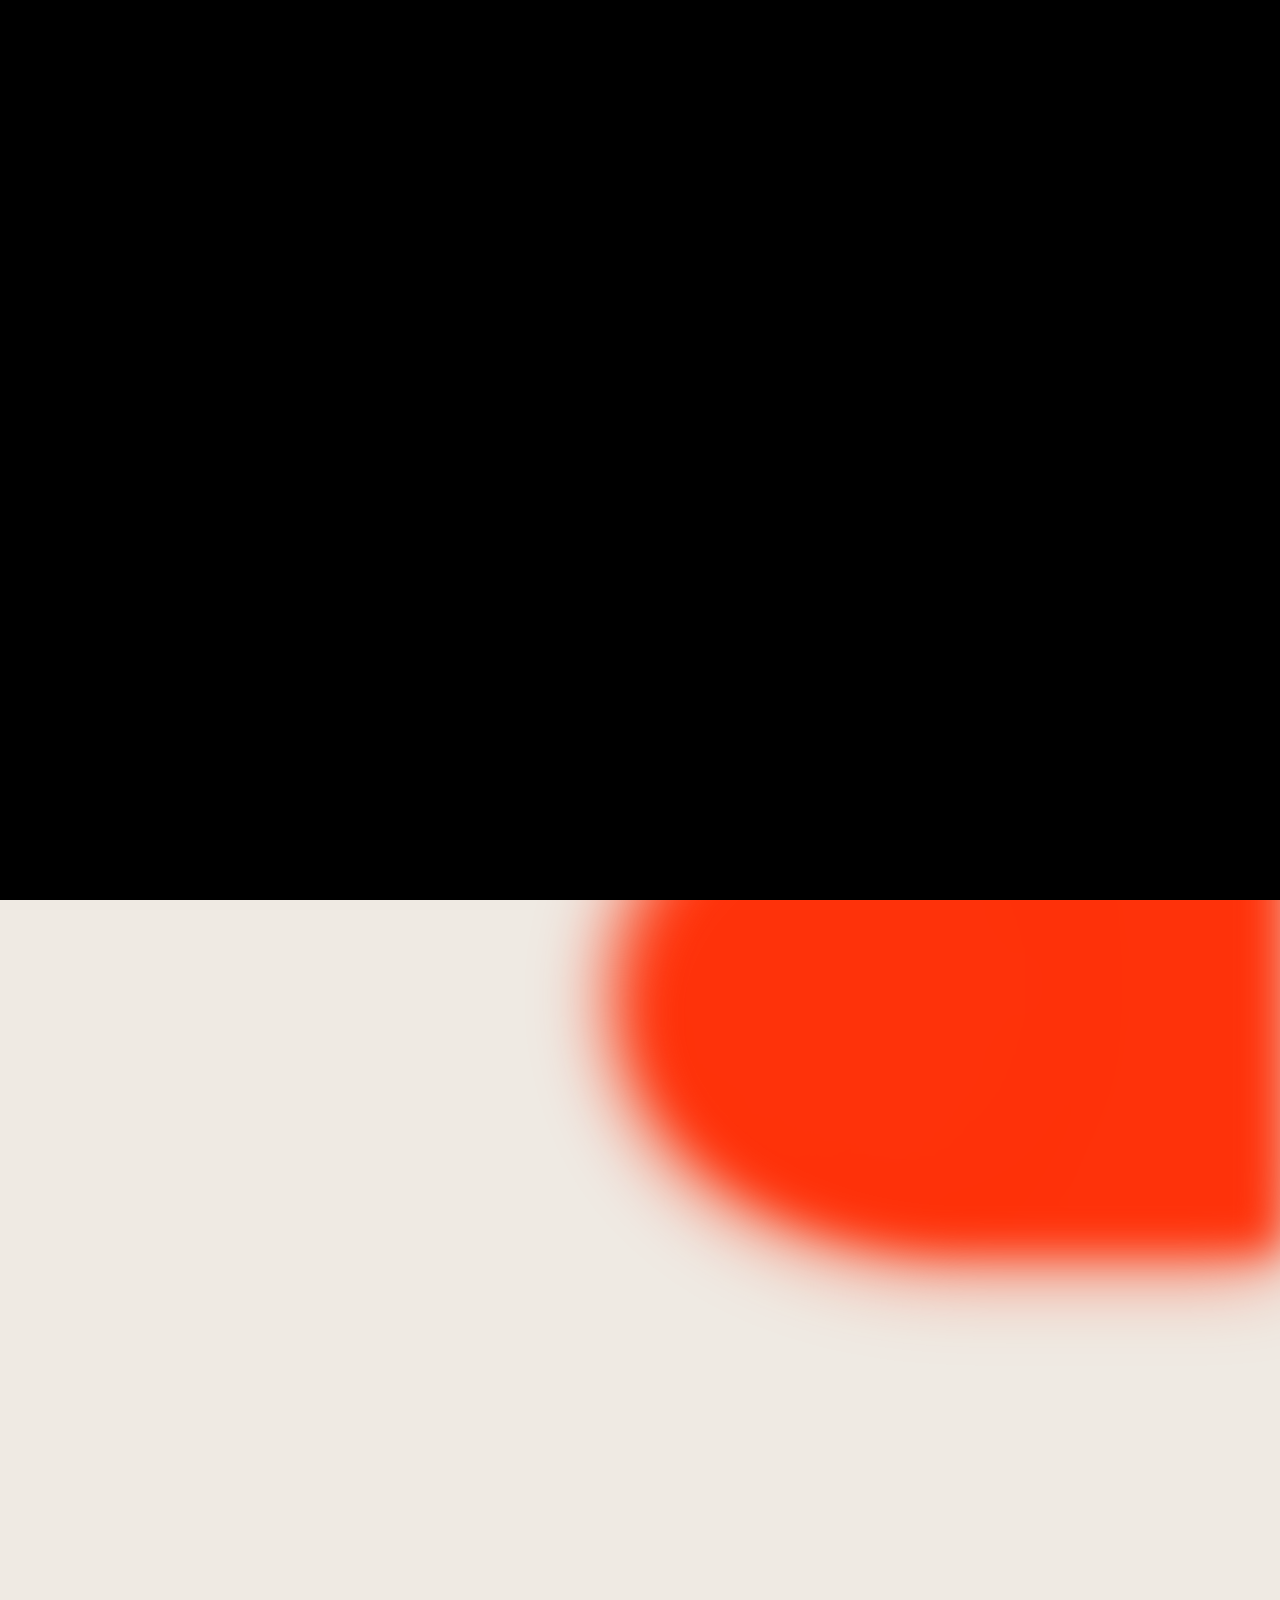
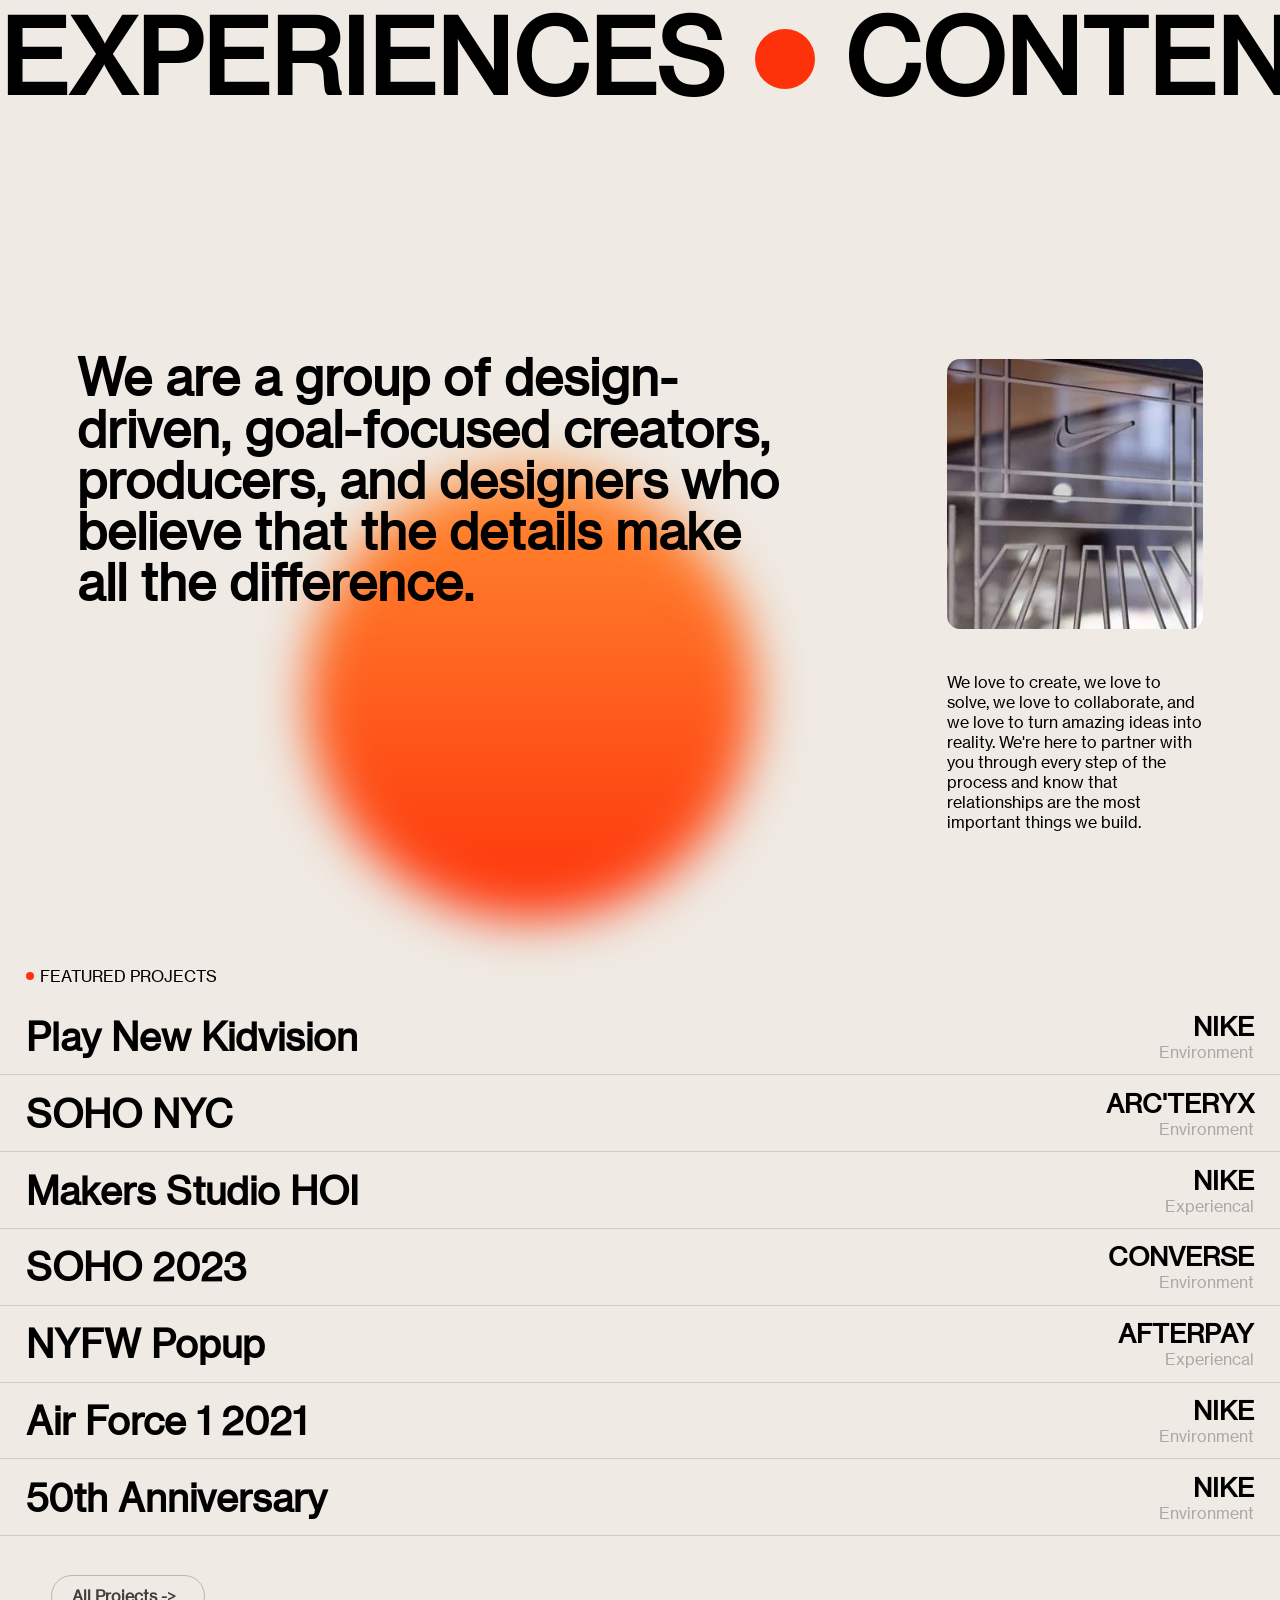
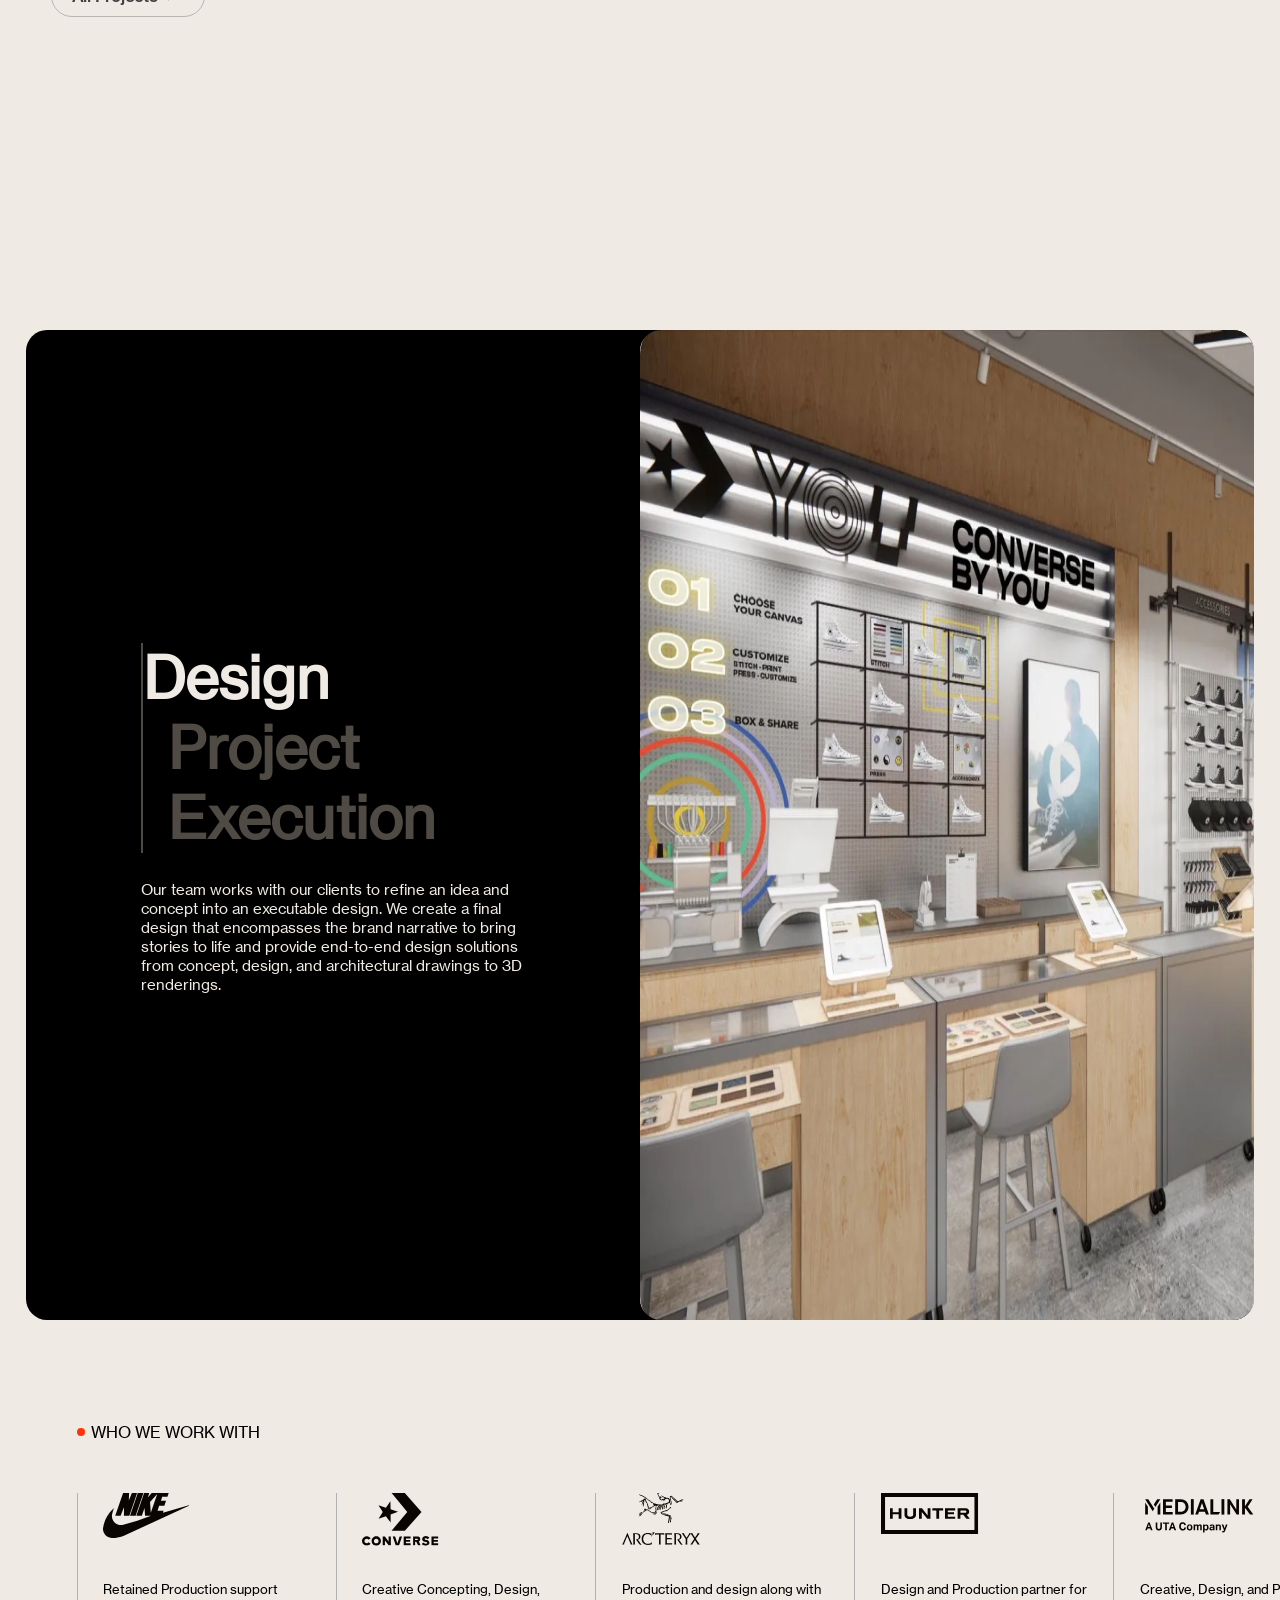
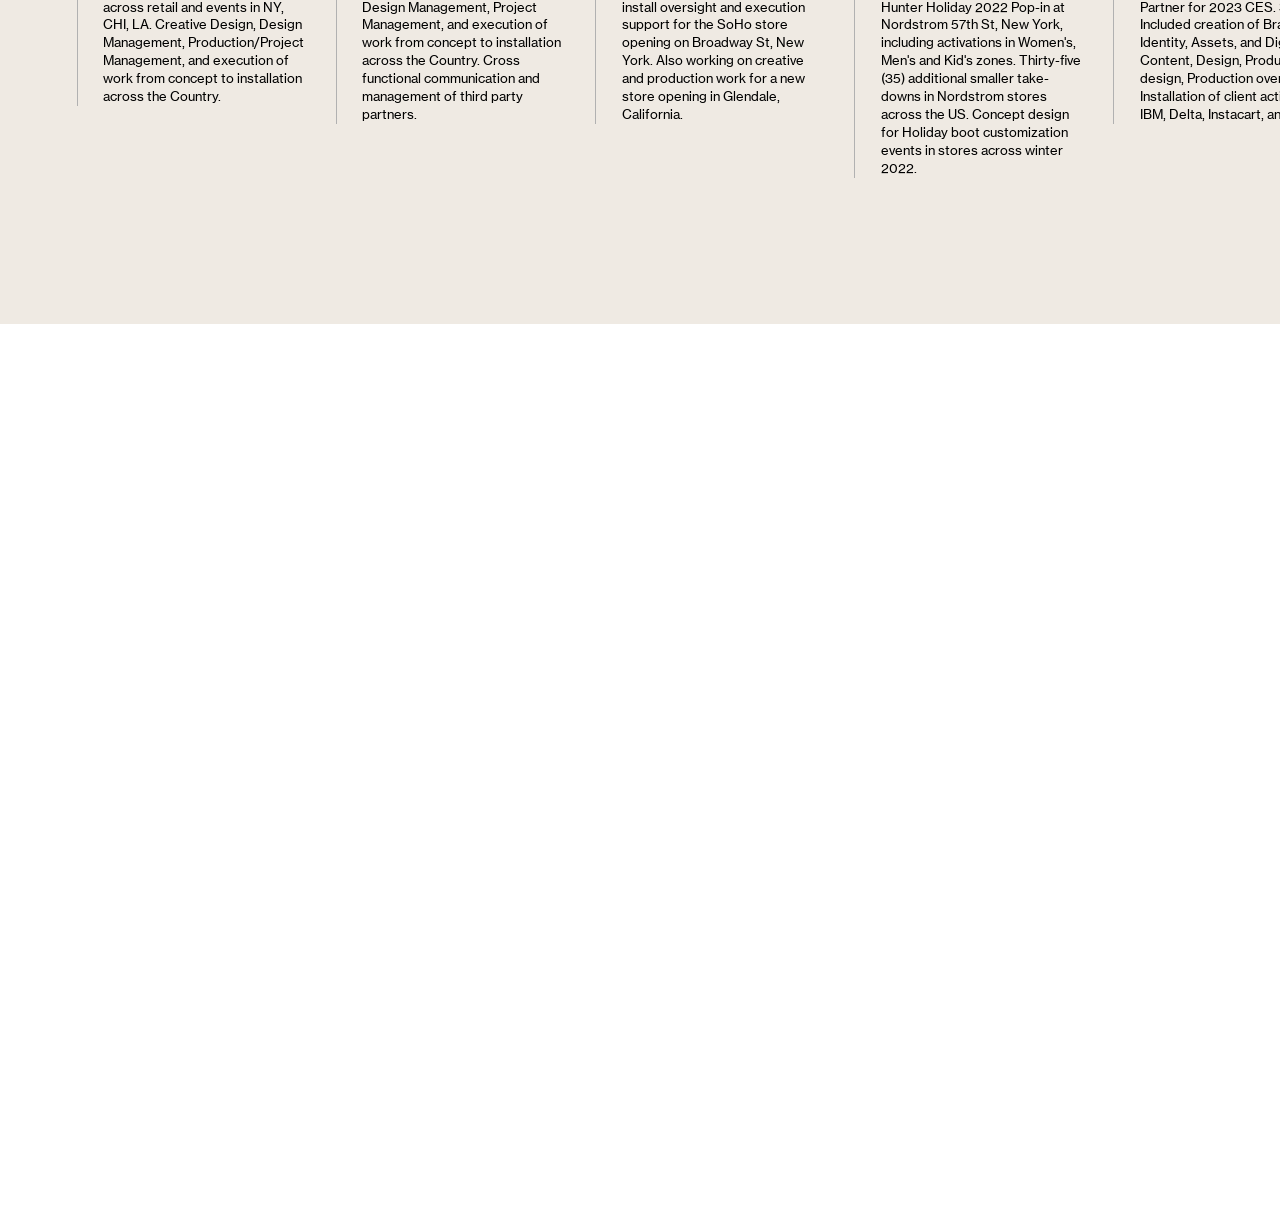
==== commit b9ef67d1: "added comments added comments for better understanding and explanation of the project" ====
--- a/index.html
+++ b/index.html
@@ -4,21 +4,62 @@
     <meta charset="UTF-8">
     <meta name="viewport" content="width=device-width, initial-scale=1.0">
     <title>Sundown Studio</title>
+
+    <!-- Favicon: the small icon shown in the browser tab -->
     <link rel="shortcut icon" href="assets/images/icon.png" type="image/x-icon">
+
+    <!-- Lenis CSS: adds styles needed by the smooth-scroll library -->
     <link rel="stylesheet" href="https://unpkg.com/lenis@latest/dist/lenis.css">
+
+    <!-- Swiper CSS: styles for the touch-draggable brand slider in Page 4 -->
     <link rel="stylesheet" href="https://cdn.jsdelivr.net/npm/swiper@11/swiper-bundle.min.css">
+
+    <!-- Our custom styles for the whole page -->
     <link rel="stylesheet" href="assets/css/style.css">
 </head>
 <body>
+
+    <!-- ══════════════════════════════════════════════════════════
+         LOADER SCREEN
+         This black fullscreen overlay appears when the page first
+         loads. It cycles three words (ENVIRONMENTS → EXPERIENCES
+         → CONTENT) one by one using CSS animations, then slides
+         off-screen after 4 seconds (controlled in studio.js).
+    ══════════════════════════════════════════════════════════ -->
     <div id="loader">
-        <h1>ENVIRONMENTS</h1>
-        <h1>EXPERIENCES</h1>
-        <h1>CONTENT</h1>  
+        <h1>ENVIRONMENTS</h1>  <!-- Shows first (animation-delay: 1s) -->
+        <h1>EXPERIENCES</h1>   <!-- Shows second (animation-delay: 2s) -->
+        <h1>CONTENT</h1>       <!-- Shows third (animation-delay: 3s) -->
     </div>
+
+    <!-- ══════════════════════════════════════════════════════════
+         FLOATING PROJECT PREVIEW IMAGE
+         This invisible box follows your cursor across the
+         Featured Projects list (Page 3). When you hover over a
+         project row, its preview image appears here.
+         Controlled entirely in studio.js (page4Animation function).
+    ══════════════════════════════════════════════════════════ -->
     <div id="fixed-image"></div>
+
+    <!-- ══════════════════════════════════════════════════════════
+         MAIN PAGE WRAPPER
+         All page sections live inside here. The footer sits
+         OUTSIDE this div and is fixed to the bottom of the screen,
+         creating the "scroll to reveal footer" effect.
+    ══════════════════════════════════════════════════════════ -->
     <div id="main">
+
+        <!-- ────────────────────────────────────────────────────
+             FULL-SCREEN MENU OVERLAY
+             This dark panel is hidden above the screen (top:-100%).
+             Clicking the "Menu" button slides it DOWN over the page.
+             Contains navigation links and a gooey animated background.
+        ──────────────────────────────────────────────────────── -->
         <div id="full-scr">
+            <!-- Animated glowing orange blob visible in the menu (mobile only) -->
             <div id="gooey"></div>
+
+            <!-- The navigation links shown inside the menu overlay -->
             <div id="full-div1">
                 <h2><a href="work.html">Work</a></h2>
                 <h2><a href="studio.html">Studio</a></h2>
@@ -26,113 +67,172 @@
                 <h2><a href="index.html">Back</a></h2>
             </div>
         </div>
+
+        <!-- ════════════════════════════════════════════════════
+             PAGE 1 — HERO SECTION
+             The very first thing the visitor sees.
+             Contains: navigation bar, headline text, and a video.
+        ════════════════════════════════════════════════════ -->
         <div id="page1">
+
+            <!-- ── NAV BAR ────────────────────────────────── -->
             <nav>
+                <!-- Sundown Studio logo (links to homepage) -->
                 <img src="https://assets-global.website-files.com/64d3dd9edfb41666c35b15b7/64d3dd9edfb41666c35b15c2_Sundown%20logo.svg" alt="Sundown Studio logo">
+
+                <!-- Desktop navigation links (hidden on mobile via CSS) -->
                 <div id="nav-part2">
                     <h4><a href="work.html">Work</a></h4>
                     <h4><a href="studio.html">Studio</a></h4>
                     <h4><a href="contact.html">Contact</a></h4>
                 </div>
+
+                <!-- Mobile "Menu" button (only shows on small screens via CSS) -->
                 <div id="menu">
                     <h4>Menu</h4>
                 </div>
             </nav>
+
+            <!-- ── HERO HEADLINE AREA ─────────────────────── -->
+            <!-- This section sits at the bottom of the hero with
+                 a tagline on the left and big bold text on the right -->
             <div id="center">
+                <!-- Left side: short studio description -->
                 <div id="left">
                     <h3>Sundown is a multi-disciplinary studio focused on creating unique, end-to-end experiences and environments.</h3>
                 </div>
+
+                <!-- Right side: large headline that defines the brand -->
                 <div id="right">
                     <h1>SPACES <br>
                         THAT<br>
                          INSPIRE</h1>
                 </div>
             </div>
+
+            <!-- ── GOOEY ANIMATED BLOB (Desktop) ─────────── -->
+            <!-- Three overlapping orange blurred circles that
+                 animate independently, creating a lava-lamp/gooey
+                 glowing effect behind the hero video -->
             <div id="hero-shape">
-                <div id="hero1"></div>
-                <div id="hero2"></div>
-                <div id="hero3"></div>
-
-            </div>
-            <video autoplay loop muted src="assets/videos/video.mp4"></video> 
-
-        </div>
+                <div id="hero1"></div>  <!-- Main orange fill — static -->
+                <div id="hero2"></div>  <!-- Smaller circle that drifts with anime2 keyframe -->
+                <div id="hero3"></div>  <!-- Smaller circle that drifts with anime1 keyframe -->
+            </div>
+
+            <!-- ── HERO VIDEO ─────────────────────────────── -->
+            <!-- Autoplays silently on loop to give the page life.
+                 muted is required for autoplay to work in browsers. -->
+            <video autoplay loop muted src="assets/videos/video.mp4"></video>
+
+        </div><!-- end #page1 -->
+
+
+        <!-- ════════════════════════════════════════════════════
+             PAGE 2 — SCROLLING MARQUEE + ABOUT SECTION
+             Two sub-sections:
+               1. Infinite horizontal scrolling text banner
+               2. Mission statement + team image
+        ════════════════════════════════════════════════════ -->
         <div id="page2">
+
+            <!-- ── INFINITE SCROLLING TEXT BANNER ────────── -->
+            <!-- Three identical sets of text (.con divs) scroll
+                 from right to left continuously using a CSS @keyframes
+                 animation called "move". Having 3 copies ensures the
+                 text fills the screen seamlessly with no gaps. -->
             <div id="move-text">
+
+                <!-- First copy of the scrolling text strip -->
                 <div class="con">
                     <h1>EXPERIENCES</h1>
-                    <div id="gola"></div>
-
+                    <div id="gola"></div>  <!-- Small orange bullet/dot between words -->
                     <h1>CONTENT</h1>
-                     <div id="gola"></div>
-
+                    <div id="gola"></div>
                     <h1>ENVIRONMENTS</h1>
-                     <div id="gola"></div>
-
-                </div>
-
+                    <div id="gola"></div>
+                </div>
+
+                <!-- Second copy (seamlessly loops when first copy exits) -->
                 <div class="con">
                     <h1>EXPERIENCES</h1>
-                     <div id="gola"></div>
-
+                    <div id="gola"></div>
                     <h1>CONTENT</h1>
-                     <div id="gola"></div>
-
+                    <div id="gola"></div>
                     <h1>ENVIRONMENTS</h1>
-                     <div id="gola"></div>
-
-                </div>
-
+                    <div id="gola"></div>
+                </div>
+
+                <!-- Third copy for extra-wide screens -->
                 <div class="con">
                     <h1>EXPERIENCES</h1>
-                     <div id="gola"></div>
-
+                    <div id="gola"></div>
                     <h1>CONTENT</h1>
-                     <div id="gola"></div>
-
+                    <div id="gola"></div>
                     <h1>ENVIRONMENTS</h1>
-                     <div id="gola"></div>
-
-                </div>
-            </div>
+                    <div id="gola"></div>
+                </div>
+            </div>
+
+            <!-- ── ABOUT / MISSION STATEMENT ─────────────── -->
             <div id="page2-bottom">
+                <!-- Large quote-style mission statement -->
                 <h1>We are a group of design-<br>driven, goal-focused creators,<br>
-                     producers, and designers who<br> believe
-                      that the details make<br> all
+                     producers, and designers who<br>believe
+                      that the details make<br>all
                        the difference.</h1>
-                       <div id="bottom-part2">
-                        <img src="assets/images/image.webp" alt="Sundown Studio team">
-                        <p>We love to create, we love to solve,
-                             we love to collaborate, and we love to turn amazing ideas into reality. 
-                             We're here to partner with you through every step of the process and know that relationships
-                              are the most important things we build.</p>
-                       </div>
-                       <div id="big-gola">
-                        
-                       </div>
-            </div>
-
-        </div>
+
+                <!-- Right column: team image + descriptive paragraph -->
+                <div id="bottom-part2">
+                    <img src="assets/images/image.webp" alt="Sundown Studio team">
+                    <p>We love to create, we love to solve,
+                         we love to collaborate, and we love to turn amazing ideas into reality.
+                         We're here to partner with you through every step of the process and know that relationships
+                          are the most important things we build.</p>
+                </div>
+
+                <!-- Animated orange glow blob in the background of this section -->
+                <div id="big-gola"></div>
+            </div>
+
+        </div><!-- end #page2 -->
+
+
+        <!-- ════════════════════════════════════════════════════
+             PAGE 3 — FEATURED PROJECTS LIST
+             A vertical list of project cards. Hovering over
+             any row shows a floating preview image (via studio.js).
+             Each .elem has a `data-image` attribute with its
+             project's preview image URL.
+        ════════════════════════════════════════════════════ -->
         <div id="page3">
 
+            <!-- Section label with a tiny orange dot indicator -->
             <div id="sec">
-                <div id="gol"></div>
+                <div id="gol"></div>  <!-- Small orange circle bullet -->
                 <p>FEATURED PROJECTS</p>
             </div>
+
+            <!-- Container for all project rows (mouse events are attached to this in JS) -->
             <div id="elem-container">
-                <div  id="elem1"  class="elem" data-image="https://assets-global.website-files.com/64d3dd9edfb41666c35b15d4/64d3dd9edfb41666c35b169f_Copy%2520of%2520211023_NikeCHI_PlayNewKids_Beauty-03-p-1600.webp">
-                <div id="overlay"></div>
-                <div id="proj">
-                    <h2>Play New Kidvision</h2>
+
+                <!-- ── PROJECT ROW 1 ── -->
+                <div id="elem1" class="elem" data-image="https://assets-global.website-files.com/64d3dd9edfb41666c35b15d4/64d3dd9edfb41666c35b169f_Copy%2520of%2520211023_NikeCHI_PlayNewKids_Beauty-03-p-1600.webp">
+                    <!-- Orange hover fill that slides up from below (controlled by CSS) -->
+                    <div id="overlay"></div>
+                    <!-- Project name and client details -->
+                    <div id="proj">
+                        <h2>Play New Kidvision</h2>
                         <div>
                             <h4>NIKE</h4>
                             <p>Environment</p>
-                </div>
-            </div>
-        </div>
-
-        <div class="elem" data-image="https://assets-global.website-files.com/64d3dd9edfb41666c35b15d4/64d3dd9edfb41666c35b163b_Copy-of-IMG_1180.webp">
-            <div id="overlay"></div>
+                        </div>
+                    </div>
+                </div>
+
+                <!-- ── PROJECT ROW 2 ── -->
+                <div class="elem" data-image="https://assets-global.website-files.com/64d3dd9edfb41666c35b15d4/64d3dd9edfb41666c35b163b_Copy-of-IMG_1180.webp">
+                    <div id="overlay"></div>
                     <div id="proj">
                         <h2>SOHO NYC</h2>
                         <div>
@@ -140,9 +240,10 @@
                             <p>Environment</p>
                         </div>
                     </div>
-                </div> 
-
-        <div class="elem" data-image="https://assets-global.website-files.com/64d3dd9edfb41666c35b15d4/64d3dd9edfb41666c35b1733_Nike_HOI_50th_SU22_FL1_5388.webp">
+                </div>
+
+                <!-- ── PROJECT ROW 3 ── -->
+                <div class="elem" data-image="https://assets-global.website-files.com/64d3dd9edfb41666c35b15d4/64d3dd9edfb41666c35b1733_Nike_HOI_50th_SU22_FL1_5388.webp">
                     <div id="overlay"></div>
                     <div id="proj">
                         <h2>Makers Studio HOI</h2>
@@ -151,9 +252,10 @@
                             <p>Experiencal</p>
                         </div>
                     </div>
-                 </div>
-
-        <div class="elem" data-image="https://assets-global.website-files.com/64d3dd9edfb41666c35b15d4/64d3dd9edfb41666c35b1733_Nike_HOI_50th_SU22_FL1_5388.webp">
+                </div>
+
+                <!-- ── PROJECT ROW 4 ── -->
+                <div class="elem" data-image="https://assets-global.website-files.com/64d3dd9edfb41666c35b15d4/64d3dd9edfb41666c35b1733_Nike_HOI_50th_SU22_FL1_5388.webp">
                     <div id="overlay"></div>
                     <div id="proj">
                         <h2>SOHO 2023</h2>
@@ -162,9 +264,10 @@
                             <p>Environment</p>
                         </div>
                     </div>
-                 </div>
-
-        <div class="elem" data-image="https://assets-global.website-files.com/64d3dd9edfb41666c35b15d4/64d3dd9edfb41666c35b1712_AM704009-p-1600.webp">
+                </div>
+
+                <!-- ── PROJECT ROW 5 ── -->
+                <div class="elem" data-image="https://assets-global.website-files.com/64d3dd9edfb41666c35b15d4/64d3dd9edfb41666c35b1712_AM704009-p-1600.webp">
                     <div id="overlay"></div>
                     <div id="proj">
                         <h2>NYFW Popup</h2>
@@ -175,8 +278,9 @@
                     </div>
                 </div>
 
-        <div class="elem" data-image="https://assets-global.website-files.com/64d3dd9edfb41666c35b15d4/64d3dd9edfb41666c35b16c5_Copy%20of%20Nike_Soho_AMD21_0781_LORES.webp">
-                     <div id="overlay"></div>
+                <!-- ── PROJECT ROW 6 ── -->
+                <div class="elem" data-image="https://assets-global.website-files.com/64d3dd9edfb41666c35b15d4/64d3dd9edfb41666c35b16c5_Copy%20of%20Nike_Soho_AMD21_0781_LORES.webp">
+                    <div id="overlay"></div>
                     <div id="proj">
                         <h2>Air Force 1 2021</h2>
                         <div>
@@ -184,9 +288,10 @@
                             <p>Environment</p>
                         </div>
                     </div>
-                 </div>
-
-        <div class="elem" data-image="https://assets-global.website-files.com/64d3dd9edfb41666c35b15d4/64d3dd9edfb41666c35b16f4_Copy%20of%20Nike_Soho_50th_SU22_FL1_6176.webp">
+                </div>
+
+                <!-- ── PROJECT ROW 7 ── -->
+                <div class="elem" data-image="https://assets-global.website-files.com/64d3dd9edfb41666c35b15d4/64d3dd9edfb41666c35b16f4_Copy%20of%20Nike_Soho_50th_SU22_FL1_6176.webp">
                     <div id="overlay"></div>
                     <div id="proj">
                         <h2>50th Anniversary</h2>
@@ -195,73 +300,137 @@
                             <p>Environment</p>
                         </div>
                     </div>
-                 </div>
-            </div>
-                 <div id="but">
+                </div>
+
+            </div><!-- end #elem-container -->
+
+            <!-- "All Projects" button -->
+            <div id="but">
                 <div id="navbut">
                     <h4><a href="all.html">All Projects -></a></h4>
                 </div>
             </div>
-        </div>
+
+        </div><!-- end #page3 -->
+
+
+        <!-- ════════════════════════════════════════════════════
+             PAGE 4 — SERVICES + CLIENT SLIDER
+             Two sub-sections:
+               1. Black box with tabbed service descriptions
+               2. Horizontal drag-slider of client logos + blurbs
+        ════════════════════════════════════════════════════ -->
         <div id="page4">
+
+            <!-- ── SERVICES BLACK BOX ─────────────────────── -->
+            <!-- Dark rounded panel with clickable service tabs on
+                 the left and a real project image on the right -->
             <div id="black-box">
+
                 <div id="tab-sec">
+                    <!-- Service tabs — each has a data-img for swapping the image on click -->
                     <div id="tabs">
                         <h2 id="Design" data-img="assets/images/page4-1.webp"><a id="design">Design</a></h2>
                         <h2 id="Project" data-img="assets/images/page4-2.webp"><a>Project</a></h2>
                         <h2 id="Execution" data-img="assets/images/page4-3.webp"><a>Execution</a></h2>
                     </div>
+
+                    <!-- Description text that changes based on the active tab -->
                     <div id="desc">Our team works with our clients to refine an idea and concept into an executable design. We create a final design that encompasses the brand narrative to bring stories to life and provide end-to-end design solutions from concept, design, and architectural drawings to 3D renderings.
                     </div>
                 </div>
+
+                <!-- Large project photo on the right side of the black box -->
                 <img id="page4-img" src="assets/images/page4-img.webp" alt="">
             </div>
-             <div id="sec2">
-                <div id="gol"></div>
+
+            <!-- Section label with orange dot indicator -->
+            <div id="sec2">
+                <div id="gol"></div>  <!-- Small orange dot bullet -->
                 <p>WHO WE WORK WITH</p>
             </div>
+
+            <!-- ── CLIENT LOGO SWIPER SLIDER ─────────────── -->
+            <!-- Swiper.js carousel — user can drag/swipe through
+                 all the brand clients the studio has worked with -->
             <div class="swiper mySwiper">
                 <div class="swiper-wrapper">
+
+                    <!-- Slide 1: Nike -->
                     <div class="swiper-slide">
                         <img src="assets/images/swippernike.svg" alt="">
                         <p>Retained Production support across retail and events in NY, CHI, LA. Creative Design, Design Management, Production/Project Management, and execution of work from concept to installation across the Country.</p>
                     </div>
+
+                    <!-- Slide 2: Converse -->
                     <div class="swiper-slide">
                         <img src="assets/images/swipperconver.svg" alt="">
                         <p>Creative Concepting, Design, Design Management, Project Management, and execution of work from concept to installation across the Country. Cross functional communication and management of third party partners.</p>
                     </div>
+
+                    <!-- Slide 3: Arc'teryx -->
                     <div class="swiper-slide">
                         <img src="assets/images/swipperarc.svg" alt="">
                         <p>Production and design along with install oversight and execution support for the SoHo store opening on Broadway St, New York. Also working on creative and production work for a new store opening in Glendale, California.</p>
                     </div>
+
+                    <!-- Slide 4: Hunter -->
                     <div class="swiper-slide">
                         <img src="assets/images/swipperhunter.svg" alt="">
-                        <p>Design and Production partner for Hunter Holiday 2022 Pop-in at Nordstrom 57th St, New York, including activations in Women’s, Men’s and Kid’s zones. Thirty-five (35) additional smaller take-downs in Nordstrom stores across the US. Concept design for Holiday boot customization events in stores across winter 2022.</p>
-                    </div>
+                        <p>Design and Production partner for Hunter Holiday 2022 Pop-in at Nordstrom 57th St, New York, including activations in Women's, Men's and Kid's zones. Thirty-five (35) additional smaller take-downs in Nordstrom stores across the US. Concept design for Holiday boot customization events in stores across winter 2022.</p>
+                    </div>
+
+                    <!-- Slide 5: MediaLink / CES -->
                     <div class="swiper-slide">
                         <img src="assets/images/swippermed.svg" alt="">
                         <p>Creative, Design, and Production Partner for 2023 CES. Scope Included creation of Branding Identity, Assets, and Digital Content, Design, Production design, Production oversight and Installation of client activations for IBM, Delta, Instacart, and more.</p>
                     </div>
+
+                    <!-- Slide 6: Afterpay / NYFW -->
                     <div class="swiper-slide">
                         <img src="assets/images/swipperimg.svg" alt="">
-                        <p>Creative, Design, and Production Partner for 2022 NY Fashion Week Pop-Up space. In Partnership with B-Reel scope including creation of Final Design, Design Assets, 3D Renders, Production design, Production/Partner oversight and creation of a two (2) story pop-up for Afterpay’s clients such as Crocs, JD Sports, Container Store, & Revolve.</p>
-                    </div>
-                </div>
-            </div>
+                        <p>Creative, Design, and Production Partner for 2022 NY Fashion Week Pop-Up space. In Partnership with B-Reel scope including creation of Final Design, Design Assets, 3D Renders, Production design, Production/Partner oversight and creation of a two (2) story pop-up for Afterpay's clients such as Crocs, JD Sports, Container Store, &amp; Revolve.</p>
+                    </div>
+
+                </div>
+            </div><!-- end .swiper -->
+
+        </div><!-- end #page4 -->
+
+
+        <!-- ════════════════════════════════════════════════════
+             PAGE 5 — SPACER SECTION
+             This empty div gives the page extra scrollable height
+             so the footer can be revealed smoothly as you scroll
+             to the very bottom. The footer is fixed, so this
+             extra height creates the "uncover" scroll effect.
+        ════════════════════════════════════════════════════ -->
+        <div id="page5">
+            <!-- Intentionally empty — acts as a scroll spacer -->
         </div>
-        <div id="page5">
-
-        </div>
+
+        <!-- Second full-screen menu overlay (duplicate — may be unused) -->
         <div id="full-scr">
             <div id="full-div1">
-                
             </div>
         </div>
-    </div>
- 
+
+    </div><!-- end #main -->
+
+
+    <!-- ══════════════════════════════════════════════════════════
+         FOOTER
+         Fixed to the bottom of the viewport (position:fixed).
+         As the user scrolls past #page5, the main content slides
+         up and reveals this footer underneath — like lifting a flap.
+         Contains: nav links, email CTA, logo, copyright info.
+    ══════════════════════════════════════════════════════════ -->
     <div id="footer">
-        <div id="shape1"></div>
-        <div id="shape2"></div>
+        <!-- Animated glow blobs in the footer background -->
+        <div id="shape1"></div>  <!-- Orange blob top-left -->
+        <div id="shape2"></div>  <!-- Orange blob top-right -->
+
+        <!-- Upper footer: nav links + email sign-up CTA -->
         <div id="footerupper">
             <div>
                 <h2>Work</h2>
@@ -270,24 +439,45 @@
             </div>
             <div id="email">
                 <p>Get industry insights and creative inspiration straight to your inbox.</p>
-                <h6>Email Address</h6>
+                <h6>Email Address</h6>  <!-- Acts as a placeholder label for the email input -->
             </div>
         </div>
+
+        <!-- Lower footer: logo + copyright + social links -->
         <div id="footerlower">
+            <!-- Large footer logo -->
             <img src="https://assets-global.website-files.com/64d3dd9edfb41666c35b15b7/64d3dd9edfb41666c35b15c6_Footer%20Logo.svg" alt="">
-            
+
+            <!-- Copyright and social media info -->
             <div>
                 <h5>Copyright © Sundown Studio</h5>
                 <h5>Brooklyn, NY</h5>
                 <h5>Instagram</h5>
                 <h5>LinkedIn</h5>
             </div>
-    </div>
-
+        </div>
+
+    </div><!-- end #footer -->
+
+
+    <!-- ══════════════════════════════════════════════════════════
+         SCRIPTS — Loaded at the BOTTOM so the HTML is parsed first
+         before JavaScript tries to access HTML elements.
+    ══════════════════════════════════════════════════════════ -->
+
+    <!-- Lenis: smooth scrolling library -->
     <script src="https://unpkg.com/lenis@latest/dist/lenis.min.js"></script>
+
+    <!-- GSAP Core: the animation engine used to move the hover image -->
     <script src="https://cdnjs.cloudflare.com/ajax/libs/gsap/3.13.0/gsap.min.js" integrity="sha512-NcZdtrT77bJr4STcmsGAESr06BYGE8woZdSdEgqnpyqac7sugNO+Tr4bGwGF3MsnEkGKhU2KL2xh6Ec+BqsaHA==" crossorigin="anonymous" referrerpolicy="no-referrer"></script>
+
+    <!-- GSAP ScrollTrigger: plugin for scroll-based animations (imported but not actively used in this JS file yet) -->
     <script src="https://cdnjs.cloudflare.com/ajax/libs/gsap/3.13.0/ScrollTrigger.min.js" integrity="sha512-P2IDYZfqSwjcSjX0BKeNhwRUH8zRPGlgcWl5n6gBLzdi4Y5/0O4zaXrtO4K9TZK6Hn1BenYpKowuCavNandERg==" crossorigin="anonymous" referrerpolicy="no-referrer"></script>
+
+    <!-- Swiper: the slider/carousel library for the client logos section -->
     <script src="https://cdn.jsdelivr.net/npm/swiper@11/swiper-bundle.min.js"></script>
+
+    <!-- Our custom JavaScript for interactivity and animations -->
     <script src="assets/js/studio.js"></script>
 </body>
 </html>
--- a/assets/css/style.css
+++ b/assets/css/style.css
@@ -1,107 +1,184 @@
+/* ============================================================
+   STYLE.CSS — Sundown Studio Landing Page Styles
+   
+   TABLE OF CONTENTS:
+   1.  Custom Fonts
+   2.  Global Reset
+   3.  Page 1 — Hero Section
+   4.  Nav Bar
+   5.  Hero Headline
+   6.  Hero Video
+   7.  Hero Animated Blob (Desktop)
+   8.  Page 2 — Marquee + About
+   9.  Page 3 — Featured Projects List
+   10. Fixed Hover Preview Image
+   11. Page 4 — Services + Client Slider
+   12. Full-Screen Menu Overlay
+   13. Footer
+   14. Loader Screen
+   15. Media Queries (Mobile ≤ 600px)
+============================================================ */
+
+
+/* ────────────────────────────────────────────────────────────
+   1. CUSTOM FONTS
+   Loads three weights of the "Neue Haas Grotesk" typeface
+   from local font files in assets/fonts/.
+   All three are registered under the same family name "neu"
+   but with different font-weight values.
+──────────────────────────────────────────────────────────── */
+@font-face {
+    font-family: neu;                                    /* Regular weight */
+    src: url(../fonts/NHaasGroteskTXPro-55Rg.ttf);
+}
 @font-face {
     font-family: neu;
-    src: url(../fonts/NHaasGroteskTXPro-55Rg.ttf);
+    font-weight: 100;                                    /* Medium weight (labelled as 100 here) */
+    src: url(../fonts/NHaasGroteskTXPro-65Md.ttf);
 }
 @font-face {
     font-family: neu;
-    font-weight: 100;
-    src: url(../fonts/NHaasGroteskTXPro-65Md.ttf);
-}
-@font-face {
-    font-family: neu;
-    font-weight: 200;
+    font-weight: 200;                                    /* Bold weight (labelled as 200 here) */
     src: url(../fonts/NHaasGroteskTXPro-75Bd.ttf);
 }
+
+
+/* ────────────────────────────────────────────────────────────
+   2. GLOBAL RESET
+   Removes default browser spacing and sets the custom font
+   on every single element on the page (*).
+   box-sizing: border-box means padding/border is INCLUDED
+   in the element's width/height (not added on top).
+──────────────────────────────────────────────────────────── */
 *{
     padding: 0;
     margin: 0;
     box-sizing: border-box;
-    font-family:neu;
-}
-html,body{
+    font-family: neu;                                    /* Apply custom font everywhere */
+}
+html, body{
     height: 100%;
     width: 100%;
 }
+
+/* #main wraps all sections except the footer.
+   z-index:10 places it ABOVE the fixed footer so it
+   appears to "slide over" the footer as you scroll down. */
 #main{
     position: relative;
     z-index: 10;
 }
+
+/* The mobile menu button is hidden by default on desktop.
+   It becomes visible only on small screens (see media query). */
 #menu{
     display: none;
 }
 
 
+/* ────────────────────────────────────────────────────────────
+   3. PAGE 1 — HERO SECTION
+   Full-viewport-height landing area with a warm off-white
+   background color. Padded left/right to avoid content
+   touching the screen edges.
+──────────────────────────────────────────────────────────── */
 #page1{
-    background-color: #EFEAE3;
-   min-height:100vh;
-    width: 100%;
-    position: relative;
-    padding: 0 2vw;
-}
-
+    background-color: #EFEAE3;      /* Warm off-white / cream color */
+    min-height: 100vh;              /* Always at least as tall as the screen */
+    width: 100%;
+    position: relative;             /* Needed so child elements can be absolutely positioned */
+    padding: 0 2vw;                 /* Small horizontal breathing room */
+}
+
+
+/* ────────────────────────────────────────────────────────────
+   4. NAV BAR
+   Horizontal strip at the top with logo on left and
+   nav links on the right. Uses flexbox to space them out.
+──────────────────────────────────────────────────────────── */
 nav{
     padding: 2vw 0vw;
     width: 100%;
     display: flex;
     align-items: center;
-    justify-content: space-between;
-}
+    justify-content: space-between; /* Logo pushed left, nav links pushed right */
+}
+
+/* Nav links container (desktop) */
 #nav-part2{
     display: flex;
     align-items: center;
     justify-content: space-between;
-    gap: 1vw;
-}
+    gap: 1vw;                       /* Small gap between each link pill */
+}
+
+/* Individual nav link pills — have a border, rounded like a capsule */
 #nav-part2 h4{
     padding: 10px 20px;
-    border: 1px solid #8a8a8a89;
-    border-radius: 50px;
+    border: 1px solid #8a8a8a89;    /* Semi-transparent grey border */
+    border-radius: 50px;            /* Makes it a rounded pill shape */
     font-weight: 600;
-    color: #000000bb;
-    transition: all ease 0.3s;
-    position: relative;
-    overflow: hidden;
-}
+    color: #000000bb;               /* Slightly transparent black */
+    transition: all ease 0.3s;      /* Smooth transition for hover effects */
+    position: relative;
+    overflow: hidden;               /* Clips the ::after pseudo-element fill */
+}
+
+/* 
+   NAV HOVER EFFECT:
+   A black rectangle is hidden below each nav button (bottom: -100%).
+   On hover, it slides UP to cover the button, changing its background to black.
+   This is the "fill from bottom" hover animation.
+*/
 #nav-part2 h4::after{
     content: "";
     position: absolute;
     height: 100%;
     width: 100%;
-    background-color: black;
+    background-color: black;        /* The fill color */
     left: 0;
-    bottom: -100%;
+    bottom: -100%;                  /* Starts hidden BELOW the button */
     border-radius: 50%;
     transition: all ease 0.3s;
-
-}
-
+}
+
+/* On hover — slide the fill rectangle UP to cover the button */
 #nav-part2 h4:hover::after{
-    bottom: 0;
-    border-radius: 0;
-}
-
+    bottom: 0;                      /* Slides to fully cover the button */
+    border-radius: 0;               /* Expands from circle to rectangle */
+}
+
+/* The actual link text — sits above the black fill using z-index */
 #nav-part2 h4 a{
     color: #000000bb;
     text-decoration: none;
     position: relative;
-    z-index: 9;
+    z-index: 9;                     /* Stays on top of the animated fill */
     font-size: 16px;
 }
 
-#nav-part2 h4:hover  a{   
+/* When the button is hovered, turn the link text WHITE (visible on black bg) */
+#nav-part2 h4:hover a{
     color: #fff;
-
-}
-
+}
+
+
+/* ────────────────────────────────────────────────────────────
+   5. HERO HEADLINE AREA
+   Two-column layout at the bottom of the hero.
+   Left: tagline paragraph. Right: large bold headline.
+──────────────────────────────────────────────────────────── */
 #center{
     height: 80vh;
     width: 100%;
     display: flex;
-    align-items: flex-end;
+    align-items: flex-end;          /* Both columns sit at the BOTTOM of this area */
     justify-content: space-between;
-    border-bottom: 1px solid #0000003c;
+    border-bottom: 1px solid #0000003c;  /* Faint dividing line below hero content */
     padding-bottom: 4vw;
 }
+
+/* Left column tagline */
 #left h3{
     width: 25vw;
     text-align: left;
@@ -109,12 +186,18 @@
     line-height: 2.5vw;
 }
 
+/* Right column — gigantic headline text */
 #center h1{
-    font-size: 10vw;
+    font-size: 10vw;                /* Size relative to screen width */
     text-align: right;
     line-height: 8.5vw;
 }
 
+
+/* ────────────────────────────────────────────────────────────
+   6. HERO VIDEO
+   Full-width video below the headline, with rounded corners.
+──────────────────────────────────────────────────────────── */
 #page1 video{
     position: relative;
     border-radius: 25px;
@@ -122,19 +205,28 @@
     margin-top: 4vw;
 }
 
+
+/* ────────────────────────────────────────────────────────────
+   7. HERO ANIMATED BLOB (Desktop)
+   An orange glowing shape that sits behind the video.
+   Made up of three overlapping blurred divs that animate
+   independently to create an organic, lava-lamp effect.
+──────────────────────────────────────────────────────────── */
+
+/* Container for all three blob shapes */
 #hero-shape{
     position: absolute;
     height: 36vw;
     width: 50vw;
-    background-color: #FE320A;
+    background-color: #FE320A;      /* Orange */
     right: 0;
     top: 88vh;
-    border-bottom-left-radius: 50%;
+    border-bottom-left-radius: 50%; /* Gives the container a curved left edge */
     border-top-left-radius: 50%;
-    filter: blur(20px);
- 
-}
-
+    filter: blur(20px);             /* The whole container is slightly blurred */
+}
+
+/* hero1: fills the entire container shape — the main orange mass */
 #hero1{
     position: absolute;
     height: 100%;
@@ -145,6 +237,7 @@
     filter: blur(40px);
 }
 
+/* hero2: a smaller circle that floats and drifts using anime2 animation */
 #hero2{
     position: absolute;
     height: 30vw;
@@ -156,9 +249,10 @@
     animation-duration: 3s;
     animation-timing-function: linear;
     animation-iteration-count: infinite;
-    animation-direction: alternate;
-}
-
+    animation-direction: alternate;  /* Plays forward then backward endlessly */
+}
+
+/* hero3: another small circle drifting with anime1 — different path from hero2 */
 #hero3{
     position: absolute;
     height: 30vw;
@@ -173,94 +267,100 @@
     animation-direction: alternate;
 }
 
+/* anime1: drifts slightly down-left then back (used by hero3) */
 @keyframes anime1 {
-    from{
-        transform: translate(10%, -10%);
-
-    }
-    to{
-        transform: translate(-10%,10%);
-    }
-    
-}
-
+    from{ transform: translate(10%, -10%); }
+    to{   transform: translate(-10%, 10%); }
+}
+
+/* anime2: drifts more aggressively down-right then back (used by hero2) */
 @keyframes anime2 {
-    from{
-        transform: translate(10%, -10%);
-
-    }
-    to{
-        transform: translate(30%,20%);
-    }
-    
-}
-
+    from{ transform: translate(10%, -10%); }
+    to{   transform: translate(30%, 20%); }
+}
+
+
+/* ────────────────────────────────────────────────────────────
+   8. PAGE 2 — MARQUEE BANNER + ABOUT SECTION
+──────────────────────────────────────────────────────────── */
 #page2{
     background-color: #EFEAE3;
     min-height: 100vh;
     width: 100%;
     padding: 8.8vw 0vw;
-    position: relative;
-}
-
+    position: relative;             /* Needed to position the big-gola blob absolutely */
+}
+
+/* The outer wrapper — allows horizontal scrolling (auto)
+   but hides the scrollbar so users can't manually scroll it */
 #move-text{
-    overflow-x:auto;
-    white-space: nowrap;
+    overflow-x: auto;
+    white-space: nowrap;            /* Prevent text from wrapping to next line */
     width: 100%;
 }
 #move-text::-webkit-scrollbar{
-    display: none;
-}
+    display: none;                  /* Hides the scrollbar in Chrome/Safari */
+}
+
+/* Each .con is one full copy of the scrolling text strip.
+   Multiple copies are needed so when one exits left, the
+   next one is already entering from the right. */
 .con{
     white-space: nowrap;
-    display: inline-block;
+    display: inline-block;          /* Sits side-by-side with other .con elements */
     animation-name: move;
     animation-duration: 8.5s;
-    animation-timing-function: linear;
-    animation-iteration-count: infinite;
-}
+    animation-timing-function: linear;   /* Constant speed — no ease */
+    animation-iteration-count: infinite; /* Loops forever */
+}
+
+/* Giant text in the scrolling strip */
 #move-text h1{
     font-size: 8vw;
-    display: inline-block;
-}
+    display: inline-block;          /* Sits inline so all words are on one line */
+}
+
+/* Small orange circular bullet/separator between words in the marquee */
 #gola{
     height: 60px;
     width: 60px;
     background-color: #FE320A;
-    border-radius: 50%;
-    display: inline-block;
+    border-radius: 50%;             /* Makes it a perfect circle */
+    display: inline-block;          /* Inline with the text */
     margin: 0.5vw 2vw;
 }
 
+/* The scrolling animation — moves the text strip from its starting
+   position to 100% left (completely off screen to the left).
+   Since there are 3 identical copies, the next copy seamlessly
+   enters from the right as the first exits left. */
 @keyframes move {
-    from{
-        transform: translateX(0);
-    }
-    to{
-        transform: translateX(-100%);
-    }
-    
-}
-
+    from{ transform: translateX(0); }
+    to{   transform: translateX(-100%); }
+}
+
+/* ── About Section: Mission Statement + Image ── */
 #page2-bottom{
     height: 80vh;
-    padding:4vw 6vw;
+    padding: 4vw 6vw;
     display: flex;
     align-items: center;
     justify-content: space-between;
     gap: 20px;
 }
 
+/* Large mission statement text */
 #page2-bottom h1{
     position: relative;
-    z-index: 9;
+    z-index: 9;                     /* Stays above the glow blob */
     font-size: 3.9vw;
     width: 70%;
-    line-height: 4vw; 
-
-}
+    line-height: 4vw;
+}
+
+/* Right column: team image + paragraph */
 #bottom-part2{
-    width:20vw;
+    width: 20vw;
     padding-top: 18vw;
 }
 
@@ -268,7 +368,7 @@
     height: 30vh;
     width: 100%;
     border-radius: 5%;
-    object-fit: cover;
+    object-fit: cover;              /* Crops image to fill container without distorting */
 }
 
 #bottom-part2 p{
@@ -277,15 +377,17 @@
     width: 100%;
 }
 
+/* Large animated orange glow blob behind the about text.
+   Uses a gradient and an infinite floating animation. */
 #page2 #big-gola{
     height: 35vw;
     width: 35vw;
-    position:absolute;
-    background:linear-gradient(to top, #FE330A,#ff8a31);
+    position: absolute;
+    background: linear-gradient(to top, #FE330A, #ff8a31); /* Orange gradient */
     border-radius: 50%;
     top: 55%;
     left: 24%;
-    filter: blur(25px);
+    filter: blur(25px);             /* Heavy blur = soft glow effect */
     animation-name: big-gola;
     animation-duration: 5s;
     animation-timing-function: ease-in;
@@ -293,28 +395,30 @@
     animation-direction: alternate;
 }
 
+/* Floating drift animation for the big orange glow blob */
 @keyframes big-gola {
-    from{
-        transform: translate(10% ,-10%);
-    }
-    to{
-        transform: translate(-10%, 5%);
-    }
-    
-}
-
+    from{ transform: translate(10%, -10%); }
+    to{   transform: translate(-10%, 5%); }
+}
+
+
+/* ────────────────────────────────────────────────────────────
+   9. PAGE 3 — FEATURED PROJECTS LIST
+──────────────────────────────────────────────────────────── */
 #page3{
     min-height: 100vh;
     background-color: #EFEAE3;
 }
 
+/* Section label row ("FEATURED PROJECTS") with a dot indicator */
 #sec{
     display: flex;
     gap: 0.5vw;
     padding: 1vw 2vw;
     align-items: center;
-
-}
+}
+
+/* Tiny red/orange dot used as a section label indicator */
 #gol{
     height: 8px;
     width: 8px;
@@ -322,12 +426,15 @@
     background-color: #FE330A;
 }
 
+/* Container for all project rows */
 #elem-con{
     padding: 1vw 0;
     position: relative;
     z-index: 0;
     cursor: pointer;
 }
+
+/* Individual project row */
 .elem{
     height: 6vw;
     width: 100%;
@@ -336,23 +443,26 @@
     display: flex;
     align-items: center;
     justify-content: space-between;
-    border-bottom: 1px solid rgb(207, 201, 201);
-    overflow: hidden;
-
-}
-
+    border-bottom: 1px solid rgb(207, 201, 201); /* Thin dividing line between rows */
+    overflow: hidden;               /* Clips the #overlay so it hides above the row */
+}
+
+/* On hover, slide the orange overlay INTO VIEW from the top */
 .elem:hover #overlay{
-    top: 0%;
-}
+    top: 0%;                        /* Slide from -100% (hidden) to 0% (fully visible) */
+}
+
+/* Orange hover fill — starts hidden ABOVE the row */
 #overlay{
     position: absolute;
     height: 100%;
     width: 100%;
-    top: -100%;
-    background-color: #FF9831;
-    transition: all ease 0.2s;
-}
-
+    top: -100%;                     /* Hidden above the row at rest */
+    background-color: #FF9831;      /* Bright orange */
+    transition: all ease 0.2s;      /* Smooth 0.2s slide animation */
+}
+
+/* Inner content row: project name on left, client on right */
 #proj{
     height: 100%;
     width: 100%;
@@ -361,12 +471,16 @@
     justify-content: space-between;
     padding: 0 2vw;
 }
+
+/* Project name text — sits above the orange overlay (z-index 10) */
 #proj h2{
     position: relative;
     z-index: 10;
     font-weight: bolder;
     font-size: 3vw;
 }
+
+/* Client name + category text block on right side */
 #proj div{
     text-align: right;
     position: relative;
@@ -376,26 +490,36 @@
     font-size: 2vw;
 }
 #proj div p{
-    color: rgb(173, 167, 167);
-}
+    color: rgb(173, 167, 167);      /* Muted grey at rest */
+}
+
+/* When row is hovered, change the category text to a darker orange */
 .elem:hover #proj div p{
     color: #B36B22;
 }
 
+
+/* ────────────────────────────────────────────────────────────
+   10. FIXED HOVER PREVIEW IMAGE
+   The image card that follows your cursor over the project list.
+   Starts hidden (display:none) and is shown by JavaScript.
+   Positioned fixed so it follows scroll independently.
+──────────────────────────────────────────────────────────── */
 #fixed-image{
     height: 30vw;
     width: 25vw;
     background-size: cover;
     background-position: center;
-    position: fixed;
-    z-index: 999;
+    position: fixed;                /* Stays on screen even as user scrolls */
+    z-index: 999;                   /* On top of everything */
     border-radius: 20px;
     top: 0;
     left: 0;
-    display: none;
-    pointer-events: none;
-    
-}
+    display: none;                  /* Hidden until mouse enters project list */
+    pointer-events: none;           /* Mouse events pass through — won't interfere with hover */
+}
+
+/* "All Projects" button styling — same pill shape as nav links */
 #but{
     padding: 3vw 4vw;
     width: 20vw;
@@ -410,6 +534,7 @@
     position: relative;
     overflow: hidden;
 }
+/* Same "fill from bottom" hover animation as nav links */
 #navbut h4::after{
     content: "";
     position: absolute;
@@ -420,13 +545,11 @@
     bottom: -100%;
     border-radius: 50%;
     transition: all ease 0.3s;
-
 }
 #navbut h4:hover::after{
     bottom: 0;
     border-radius: 0;
 }
-
 #navbut h4 a{
     color: #000000bb;
     text-decoration: none;
@@ -434,21 +557,23 @@
     z-index: 9;
     font-size: 16px;
 }
-
-#navbut h4:hover  a{   
+#navbut h4:hover a{
     color: #fff;
-
-}
-
+}
+
+
+/* ────────────────────────────────────────────────────────────
+   11. PAGE 4 — SERVICES + CLIENT SLIDER
+──────────────────────────────────────────────────────────── */
 #page4{
     min-height: 150vh;
     max-width: 100vw;
-    overflow: hidden;
+    overflow: hidden;               /* Prevents swiper from creating horizontal scrollbar */
     background-color: #EFEAE3;
     padding: 6vw 0;
-
-}
-
+}
+
+/* Dark rounded card that contains the service tabs + image */
 #black-box{
     height: 110vh;
     margin: 0 2vw;
@@ -458,6 +583,7 @@
     align-items: center;
 }
 
+/* Right-side image in the black box */
 #black-box img{
     width: 50%;
     height: 100%;
@@ -465,15 +591,17 @@
     border-radius: 21px;
 }
 
+/* Service tab headers (Design / Project / Execution) */
 #tab-sec h2{
-    font-family: sun-mediu;
+    font-family: sun-mediu;         /* Note: this font isn't defined — falls back to browser default */
     font-size: 4.5vw;
     font-weight: bolder;
     position: relative;
     cursor: pointer;
-    color: #504A45;
-}
-
+    color: #504A45;                 /* Dark muted warm tone */
+}
+
+/* Left border accent on the tabs column */
 #tabs{
     position: relative;
     border-left: 2px solid #504A45;
@@ -485,28 +613,33 @@
     text-decoration: none;
 }
 
+/* The "Design" tab is moved slightly to overlap the border line visually */
 #Design{
     right: 2vw;
 }
+
+/* The active "Design" link is shown in light cream color (stands out on black bg) */
 #design{
     color: #EFEAE3;
 }
 
+/* Left content area of the black box (tabs + description) */
 #black-box #tab-sec{
     color: #EFEAE3;
     display: flex;
     flex-direction: column;
     padding: 0 9vw;
     gap: 14px;
-
-}
-
- #desc{
+}
+
+/* Description text below the tabs */
+#desc{
     padding: 1vw 0;
     font-size: 1.2vw;
     width: 30vw;
 }
 
+/* "WHO WE WORK WITH" section label */
 #sec2{
     display: flex;
     gap: 0.5vw;
@@ -514,6 +647,7 @@
     align-items: center;
 }
 
+/* Swiper carousel container */
 .swiper{
     height: auto;
     width: 100%;
@@ -521,67 +655,92 @@
     overflow: hidden;
     position: relative;
 }
-.swiper-slide {
-    width: 23%;
+
+/* Individual slide in the carousel */
+.swiper-slide{
+    width: 23%;                     /* Each slide takes up ~23% of the swiper width */
     height: 100%;
     display: flex;
     padding: 0 2vw;
-    flex-direction: column;
+    flex-direction: column;         /* Logo stacked above text */
     flex-shrink: 0;
-    border-left: 1px solid #b1b1b1;
-}
-.swiper-slide img {
+    border-left: 1px solid #b1b1b1; /* Dividing line between slides */
+}
+
+/* Client logo in each slide */
+.swiper-slide img{
     width: 130px;
     margin-bottom: 2rem;
 }
+
+/* Description text in each slide */
 .swiper-slide p{
     font-size: 1vw;
     line-height: 1.4;
 }
 
-#page5 {
+
+/* ────────────────────────────────────────────────────────────
+   12. FULL-SCREEN MENU OVERLAY
+   Hidden above the viewport (top:-100%) at rest.
+   When the menu button is clicked, JavaScript sets top:0
+   to slide it down over the page. The CSS transition
+   handles the smooth sliding animation.
+──────────────────────────────────────────────────────────── */
+#page5{
+    height: 100vh;                  /* Spacer section — creates scroll room to reveal footer */
+    width: 100%;
+}
+
+/* The overlay panel itself */
+#full-scr{
     height: 100vh;
     width: 100%;
-}
-
-#full-scr {
-    height: 100vh;
-    width: 100%;
-    background-color: #00000070;
+    background-color: #00000070;    /* Semi-transparent dark overlay */
     position: fixed;
     z-index: 99;
-    top: -100%;
-    transition: all ease 0.5s;
-}
-
-#full-div1 {
+    top: -100%;                     /* Starts completely above the screen */
+    transition: all ease 0.5s;      /* Smooth 0.5s slide animation */
+}
+
+/* The white/cream box that contains the nav links (top half of overlay) */
+#full-div1{
     height: 50%;
     width: 100%;
     background-color: #EFEAE3;
     border-bottom-left-radius: 20px;
     border-bottom-right-radius: 20px;
-
-}
-
-
-#footer {
+}
+
+
+/* ────────────────────────────────────────────────────────────
+   13. FOOTER
+   Fixed at the bottom of the viewport (position:fixed).
+   The page content (#main) scrolls over it, creating a
+   "reveal footer as you scroll" effect.
+   The empty #page5 section provides the extra scroll space
+   needed to fully reveal the footer.
+──────────────────────────────────────────────────────────── */
+#footer{
     position: fixed;
-    height: 130vh;
+    height: 130vh;                  /* Taller than screen so there's more to reveal */
     width: 100%;
     background-color: #000;
     color: #fff;
-    z-index: 9;
+    z-index: 9;                     /* BELOW #main (z-index:10) — hidden until scrolled to */
     bottom: 0;
     display: flex;
     justify-content: flex-end;
     flex-direction: column;
     padding: 1vw 3vw;
 }
+
+/* Orange animated blob in footer — top-left */
 #shape1{
     height: 35vw;
     width: 60vw;
     background-color: #FE320A;
-    position:absolute;
+    position: absolute;
     top: -10%;
     left: -10%;
     filter: blur(40px);
@@ -589,48 +748,41 @@
     border-bottom-left-radius: 30%;
     animation: shapeAnime 5s linear infinite alternate;
 }
+
+/* Orange animated blob in footer — top-right */
 #shape2{
     height: 40vw;
     width: 65vw;
     background-color: #FE320A;
-    position:absolute;
+    position: absolute;
     top: -15%;
     right: -10%;
     filter: blur(50px);
     border-bottom-right-radius: 50%;
     border-bottom-left-radius: 20%;
     animation: shapeAnime2 7s linear infinite alternate;
-
-}
-
+}
+
+/* shape1 animation — drifts + skews + slightly grows */
 @keyframes shapeAnime {
-    from{
-        transform: translate(0,0) skew(0) scale(1);
-    }
-    to{
-        transform: translate(-10%,10%) skew(-10deg) scale(1.1);
-    }
-    
-}
-
+    from{ transform: translate(0,0) skew(0) scale(1); }
+    to{   transform: translate(-10%,10%) skew(-10deg) scale(1.1); }
+}
+
+/* shape2 animation — drifts + rotates */
 @keyframes shapeAnime2 {
-    from{
-        transform: translate(0,0) rotate(0);
-    }
-    to{
-        transform: translate(-10%,-10%) rotate(30deg);
-    }
-    
-}
-
+    from{ transform: translate(0,0) rotate(0); }
+    to{   transform: translate(-10%,-10%) rotate(30deg); }
+}
+
+/* Upper footer row: nav links (left) + email signup (right) */
 #footerupper{
     display: flex;
     justify-content: space-between;
     align-items: flex-start;
     padding: 2vw 5vw;
-    z-index: 9;
-}
-
+    z-index: 9;                     /* Sits above the blurred blobs */
+}
 #footerupper h2{
     font-size: 2vw;
     opacity: 0.8;
@@ -642,42 +794,45 @@
     opacity: 0.8;
 }
 #email h6{
-     font-size: 1.5vw;
-     font-weight: 100;
-     padding-bottom: 2.5vh;
-     border-bottom: 1px solid #504A45;
-     color: #504A45;
-}
-
+    font-size: 1.5vw;
+    font-weight: 100;
+    padding-bottom: 2.5vh;
+    border-bottom: 1px solid #504A45;  /* Underline acts as an input field hint */
+    color: #504A45;
+}
+
+/* Lower footer: logo + copyright + socials */
 #footerlower{
     width: 100%;
     padding-top: 2vw;
     margin-top: 5vw;
 }
-
 #footerlower img{
-    border-bottom:1px solid #555;
-    width: 100%;
-    filter: invert(0);
-    padding-bottom:2vw;  
-}
-
-#footerlower div {
-        padding: 0vw 0vw;
-        display: flex;
-        flex-wrap: wrap;
-        gap: 1vh;
-        align-items: center;
-        justify-content: space-between;
-        margin-top: 1vw;
-        opacity: 0.5;
-}
-
-
-
-
-    @media (max-width : 600px) {
-
+    border-bottom: 1px solid #555;
+    width: 100%;
+    filter: invert(0);              /* Keep logo colors as-is (0 = no invert) */
+    padding-bottom: 2vw;
+}
+#footerlower div{
+    padding: 0vw 0vw;
+    display: flex;
+    flex-wrap: wrap;
+    gap: 1vh;
+    align-items: center;
+    justify-content: space-between;
+    margin-top: 1vw;
+    opacity: 0.5;                   /* Subdued so they don't compete with main content */
+}
+
+
+/* ════════════════════════════════════════════════════════════
+   15. MEDIA QUERIES — Mobile Layout (max-width: 600px)
+   All the styles below OVERRIDE the desktop styles above
+   when the screen is 600px wide or smaller (phone-size).
+════════════════════════════════════════════════════════════ */
+@media (max-width: 600px) {
+
+    /* ── Page 1 mobile overrides ── */
     #page1{
         min-height: 100vh;
         max-width: 100vw;
@@ -686,6 +841,10 @@
         padding: 2vw 2vw;
         background-color: #EFEAE3;
     }
+
+    /* On mobile, the full-screen menu looks different:
+       Only 40vh tall (not full screen), darker background,
+       slides down from top with rounded bottom corners */
     #full-scr{
         height: 40vh;
         width: 100%;
@@ -700,12 +859,13 @@
         border-bottom-left-radius: 30px;
         border-bottom-right-radius: 30px;
     }
-    
+
+    /* Mobile menu nav links row — horizontal at bottom of overlay */
     #full-div1{
         height: 30%;
         width: 100%;
         position: relative;
-        background-color:transparent;
+        background-color: transparent;
         border-bottom-left-radius: 20px;
         border-bottom-right-radius: 20px;
         padding-right: 20vw;
@@ -716,6 +876,8 @@
         z-index: 999;
         gap: 20px;
     }
+
+    /* Back/close button inside the mobile menu */
     #full-div1 button{
         padding: 14px 18px;
         border-radius: 50px;
@@ -727,6 +889,8 @@
         display: flex;
         align-items: center;
     }
+
+    /* Nav link text in mobile menu — uppercase, no underline */
     #full-div1 h2 a{
         text-decoration: none;
         color: #000;
@@ -734,11 +898,13 @@
         text-transform: uppercase;
         display: block;
     }
+
+    /* Gooey animated orange blob visible inside the mobile menu overlay */
     #gooey{
         position: absolute;
         height: 65vw;
         width: 90vw;
-        background:linear-gradient(to top right, #ff2d03, #ff5e0b);
+        background: linear-gradient(to top right, #ff2d03, #ff5e0b);
         border-radius: 50%;
         filter: blur(45px);
         top: -10%;
@@ -751,8 +917,9 @@
         animation-iteration-count: infinite;
         animation-direction: alternate;
         animation-timing-function: ease-in-out;
-    
-    }
+    }
+
+    /* The gooey blob pulses between heavy blur and light blur */
     @keyframes gooey {
         from{
             filter: blur(30vw);
@@ -760,10 +927,11 @@
         }
         to{
             filter: blur(40px);
-            transform: translate(10% , 10%)skew(-10deg);
+            transform: translate(10%, 10%) skew(-10deg);
         }
-        
-    }
+    }
+
+    /* Show the hamburger "Menu" button on mobile */
     #menu{
         display: block;
         padding: 2vw 5vw;
@@ -774,22 +942,24 @@
         font-size: 4vw;
         font-weight: 300;
     }
+
+    /* Hide the desktop nav links on mobile */
     #nav-part2{
         display: none;
     }
-    
-
+
+    /* Hero headline: stacks vertically on mobile */
     #center{
         display: flex;
         width: 100%;
         height: auto;
         align-items: flex-end;
         justify-content: flex-end;
-        flex-direction: column-reverse;
+        flex-direction: column-reverse; /* Right column (big text) appears first on mobile */
         border-bottom: 1px solid #BFBBB6;
         padding: 10vw 4vw;
-       
-    }
+    }
+
     #left h3{
         width: 50%;
         font-size: 2.8vw;
@@ -798,6 +968,7 @@
         margin-top: 5vh;
         font-weight: 700;
     }
+
     #right{
         padding-right: 2vw;
         padding-top: 25vh;
@@ -808,6 +979,8 @@
         font-size: 9vw;
         padding-top: 10vh;
     }
+
+    /* Hero blob: smaller on mobile */
     #hero-shape{
         width: 45vw;
         height: 50vw;
@@ -815,6 +988,8 @@
         right: 0;
         top: 90vh;
     }
+
+    /* Hero video: fixed height on mobile, cropped with object-fit */
     #page1 video{
         margin-top: 6vh;
         width: 100%;
@@ -824,6 +999,8 @@
         border-radius: 12px;
         position: relative;
     }
+
+    /* Smaller orange dot bullets in the marquee on mobile */
     #gola{
         height: 4vw;
         width: 4vw;
@@ -831,17 +1008,15 @@
         background-color: #FE330A;
         display: inline-block;
         margin: 0.5vw 2vw;
-        
-    }
-
-
+    }
+
+    /* ── Page 2 mobile overrides ── */
     #page2{
         min-height: 100vh;
         width: 100%;
         display: flex;
         flex-direction: column;
         padding: 10vh 0;
-        
     }
     #page2-bottom{
         display: flex;
@@ -849,9 +1024,7 @@
         justify-content: space-between;
         flex-direction: row;
         padding: 35vw 6vw;
-    
-    }
-
+    }
     #page2-bottom h1{
         font-size: 3.5vw;
         z-index: 9;
@@ -862,8 +1035,7 @@
     }
     #bottom-part2{
         position: relative;
-        top: -25vh;
-
+        top: -25vh;                 /* Pulls image column upward for visual offset */
     }
     #bottom-part2 img{
         width: 100%;
@@ -873,10 +1045,9 @@
     }
     #bottom-part2 p{
         font-size: 2vw;
-        
-    }
-    
-
+    }
+
+    /* ── Page 3 mobile overrides ── */
     #page3{
         min-height: 100vh;
         width: 100%;
@@ -885,11 +1056,12 @@
     #page3 #sec{
         margin-bottom: 5vh;
     }
-     #but{
+    #but{
         width: 33%;
         padding-top: 6vw;
-     }
-
+    }
+
+    /* ── Page 4 mobile overrides ── */
     #page4{
         width: 100%;
         min-height: 100vh;
@@ -905,9 +1077,7 @@
         flex-direction: row;
         justify-content: space-between;
         overflow: hidden;
-
-    }
-
+    }
     #black-box img{
         width: 100%;
         height: 100vh;
@@ -935,7 +1105,6 @@
         padding: 4vh 7vw;
         gap: 4vh;
     }
-
     #desc{
         width: 80%;
         font-size: 2vw;
@@ -946,43 +1115,42 @@
         padding: 8vw 4vw 0;
         align-items: center;
     }
-    .swiper {
+
+    /* Swiper on mobile */
+    .swiper{
         min-height: 28vh;
         padding: 7vh 4vw;
     }
-    
-    .swiper-slide img {
+    .swiper-slide img{
         display: inline-block;
         position: relative;
         object-fit: cover;
         width: 100%;
     }
-    
-    .swiper-slide p {
+    .swiper-slide p{
         width: 100%;
         color: #2a2929f4;
         font-size: 2vh;
     }
-    
-    .swiper-slide {
-        width: 48%;
+    .swiper-slide{
+        width: 48%;                 /* Slightly wider slides on mobile (2 visible at a time) */
         padding-left: 8vw;
         padding-top: 2vh;
     }
 
-
-    #page5 {
-        height: 85vh;
+    /* ── Page 5 + Footer mobile overrides ── */
+    #page5{
+        height: 85vh;               /* Shorter spacer on mobile */
         width: 100%;
     }
     #footer{
         position: fixed;
-        height: 85vh;
+        height: 85vh;               /* Footer shorter on mobile */
         width: 100%;
         background-color: black;
         color: #EFEAE3;
         bottom: 0%;
-        z-index: -1;
+        z-index: -1;                /* Behind everything on mobile */
         display: flex;
         flex-direction: column;
         justify-content: space-between;
@@ -995,23 +1163,21 @@
         gap: 18vh;
         width: 100%;
     }
-    #footerupper h2 {
+    #footerupper h2{
         font-size: 3.7vh;
         line-height: 5vw;
         margin: 0;
     }
-
-     #footerupper #email {
+    #footerupper #email{
         gap: 6vh;
         width: 100%;
     }
-    #footerupper  p{
+    #footerupper p{
         font-size: 2.8vw;
         width: 100%;
         line-height: 4vw;
-
-    }
-    #email h6 {
+    }
+    #email h6{
         font-size: 3vh;
         font-weight: 200;
         padding-bottom: 1vh;
@@ -1025,7 +1191,7 @@
         padding-bottom: 2vh;
         margin-bottom: 2vh;
     }
-    #footerlower div {
+    #footerlower div{
         display: flex;
         flex-wrap: wrap;
         gap: 1vh;
@@ -1034,7 +1200,9 @@
         font-size: 2.8vw;
         opacity: 1;
     }
-    #footer #shape1 {
+
+    /* Footer blob adjustments for mobile */
+    #footer #shape1{
         top: -5%;
         left: -2%;
         width: 70%;
@@ -1045,112 +1213,79 @@
         height: 70%;
         width: 70%;
     }
+
+    /* Alternative shape animations (currently unused — no element references them) */
     @keyframes shape1 {
-        from{
-            transform: rotate(-50deg);
-        }
-        to{
-            transform: rotate(-80deg);
-        }
+        from{ transform: rotate(-50deg); }
+        to{   transform: rotate(-80deg); }
     }
     @keyframes shape2 {
-        from{
-            transform: rotate(-80deg);
-        }
-        to{
-            transform: rotate(-40deg);
-        }
-    }
-
-}
-
-
+        from{ transform: rotate(-80deg); }
+        to{   transform: rotate(-40deg); }
+    }
+
+}/* end @media (max-width: 600px) */
+
+
+/* ────────────────────────────────────────────────────────────
+   14. LOADER SCREEN
+   Full-screen black overlay that covers the page on load.
+   Three h1 words fade in one by one (staggered with
+   animation-delay), then the whole loader slides up after
+   4 seconds (controlled by setTimeout in studio.js).
+──────────────────────────────────────────────────────────── */
 #loader{
     height: 100vh;
     width: 100%;
     background-color: #000;
     position: fixed;
-    z-index: 999;
+    z-index: 999;                   /* Sits above everything — covers the whole page */
     top: 0;
-    transition: all ease 0.5s;
+    transition: all ease 0.5s;      /* Smooth slide-up when JS sets top:-100% */
     display: flex;
     align-items: center;
     justify-content: center;
-    
-}
-
+}
+
+/* Each word in the loader fades in using a gradient text clip technique:
+   - text-fill-color is transparent (so the background shows through the text)
+   - background is orange→red gradient clipped to the text shape
+   - opacity animates from 0→1→0 to create the fade in/out effect */
 #loader h1{
     font-size: 6vw;
-    color:transparent;
-    background: linear-gradient(to right,orange,orangered);
-    -webkit-background-clip: text;
+    color: transparent;
+    background: linear-gradient(to right, orange, orangered);
+    -webkit-background-clip: text;  /* Clips the gradient to only show inside text (Chrome/Safari) */
     background-clip: text;
-    position: absolute;
-    opacity: 0;
+    position: absolute;             /* All three stack on top of each other */
+    opacity: 0;                     /* Starts invisible */
     animation-name: load;
     animation-duration: 1s;
-    animation-delay: 1s;
+    animation-delay: 1s;            /* First word appears at 1s */
     animation-timing-function: linear;
 }
+
+/* Second word appears 1s after first */
 #loader h1:nth-child(2){
     animation-delay: 2s;
 }
+
+/* Third word appears 1s after second */
 #loader h1:nth-child(3){
     animation-delay: 3s;
 }
 
+/* Fade in → hold visible → fade out sequence for each word */
 @keyframes load {
-
-    0%{
-        opacity: 0;
-    }
-    10%{
-        opacity: 1;
-    }
-    90%{
-        opacity: 1;
-    }
-    100%{
-        opacity: 0;
-    }
-    
-}
-
-@media(max-width:600px){
- #loader h1{
-    font-size: 6vw;
-}
-
-}
-
-
-
-
-
-
-
-
-
-
-
-
-
-
-
-
-
-
-
-
-
-
-
-
-
-
-
-
-
-
-
-
+    0%{   opacity: 0; }   /* Start invisible */
+    10%{  opacity: 1; }   /* Quickly fade in */
+    90%{  opacity: 1; }   /* Stay visible for most of the duration */
+    100%{ opacity: 0; }   /* Fade out at the end */
+}
+
+/* On mobile: loader font is smaller */
+@media(max-width: 600px){
+    #loader h1{
+        font-size: 6vw;
+    }
+}
